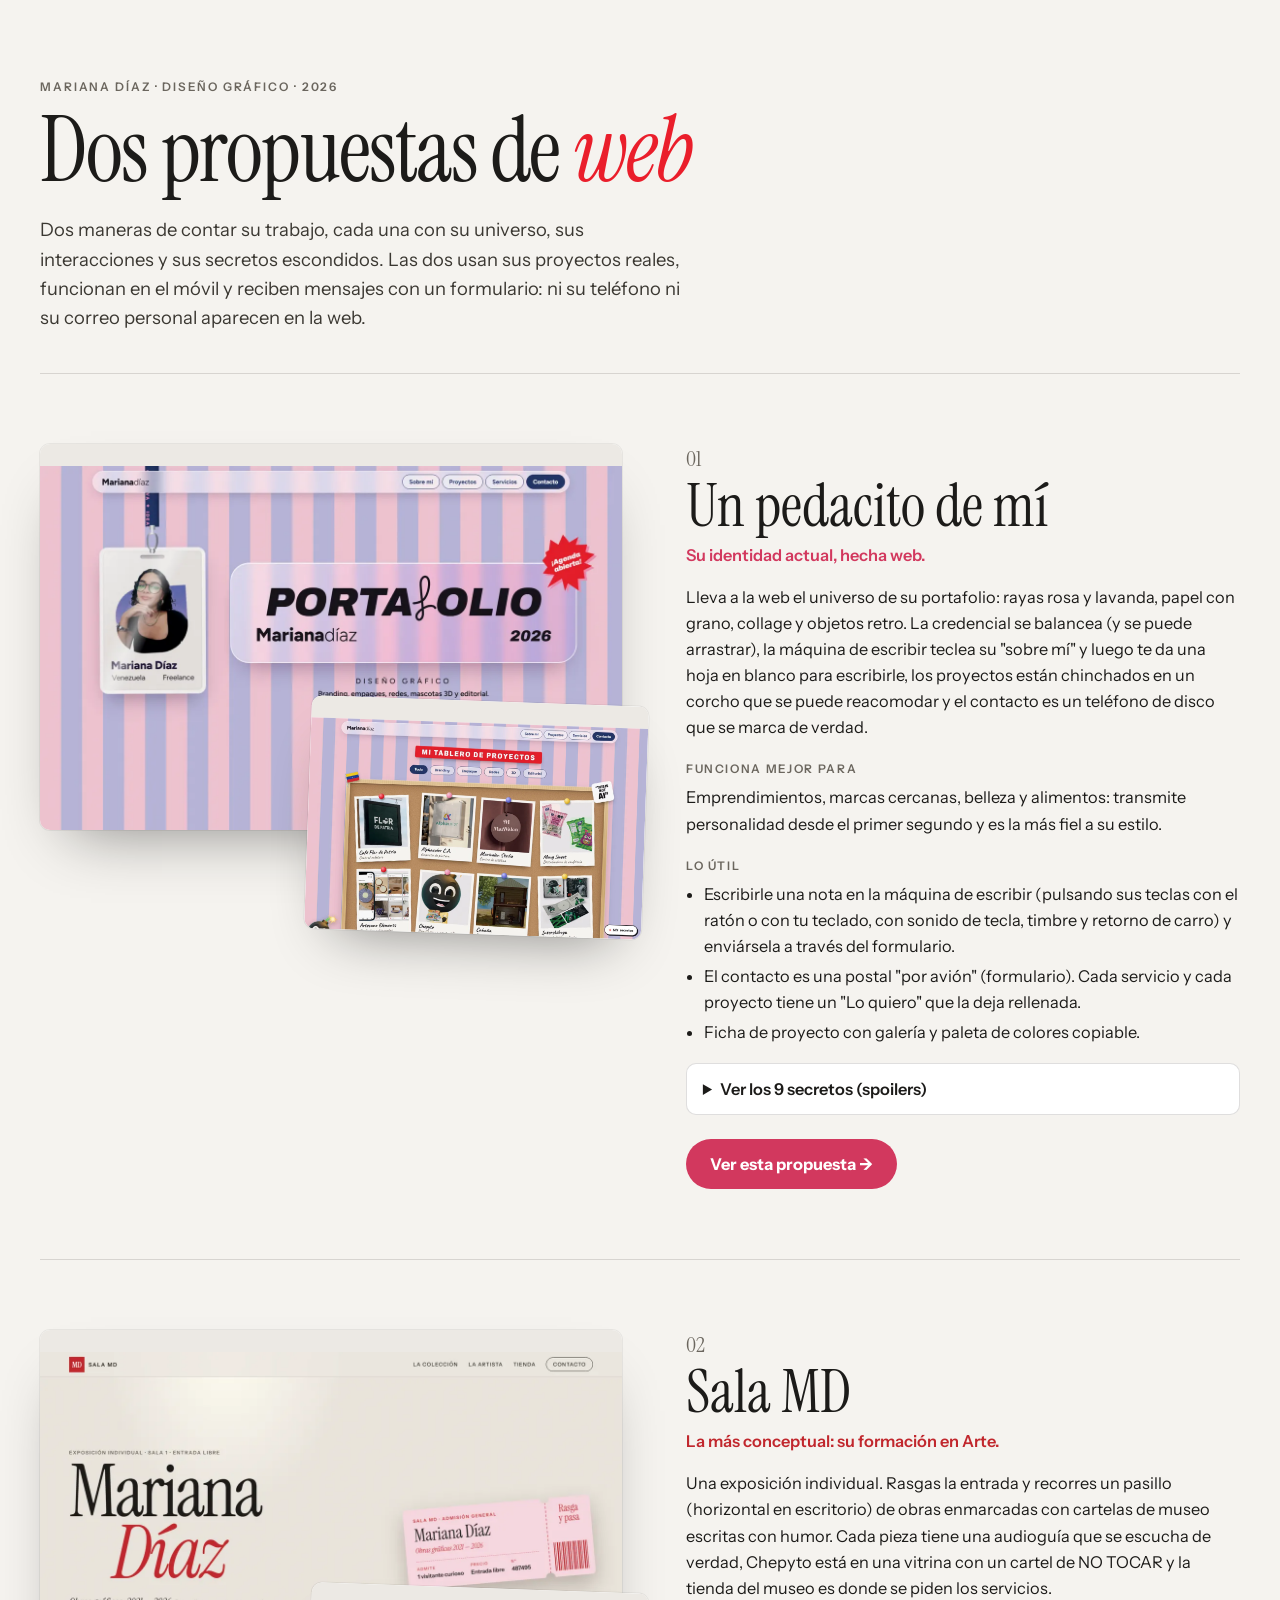
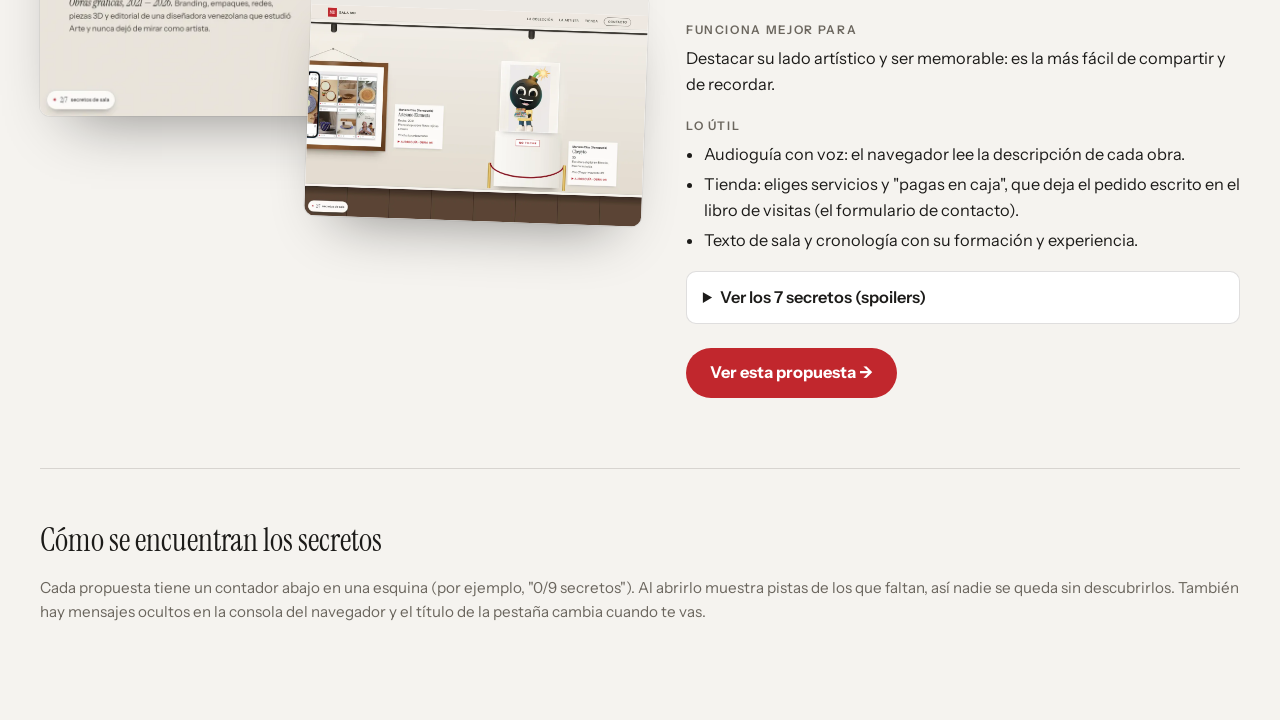
==== index.html @ ccedfb6c "Propuestas de web para Mariana Díaz: 1 (Un pedacito de mí) y 3 (Sala MD) Dos landings estáticas (HTM" ====
<!doctype html>
<html lang="es">
<head>
  <meta charset="utf-8">
  <meta name="viewport" content="width=device-width, initial-scale=1">
  <title>Propuestas · Mariana Díaz</title>
  <meta name="description" content="Dos propuestas de web para Mariana Díaz, diseñadora gráfica.">
  <meta property="og:title" content="Dos propuestas de web para Mariana Díaz">
  <meta property="og:description" content="Un pedacito de mí y Sala MD: dos maneras de contar su trabajo.">
  <meta property="og:type" content="website">
  <meta property="og:url" content="https://catunlock.github.io/mariana-landing/">
  <meta property="og:image" content="https://catunlock.github.io/mariana-landing/assets/og/propuestas.jpg">
  <meta property="og:image:width" content="1200">
  <meta property="og:image:height" content="630">
  <meta name="twitter:card" content="summary_large_image">
  <meta name="robots" content="noindex">
  <link rel="icon" href="data:image/svg+xml,%3Csvg xmlns='http://www.w3.org/2000/svg' viewBox='0 0 64 64'%3E%3Crect width='64' height='64' rx='14' fill='%23EA1E2B'/%3E%3Ctext x='32' y='43' font-family='Georgia,serif' font-size='30' fill='%23fff' text-anchor='middle'%3EMD%3C/text%3E%3C/svg%3E">
  <link rel="preconnect" href="https://fonts.googleapis.com">
  <link rel="preconnect" href="https://fonts.gstatic.com" crossorigin>
  <link href="https://fonts.googleapis.com/css2?family=Instrument+Sans:wght@400..700&family=Instrument+Serif:ital@0;1&display=swap" rel="stylesheet">
  <style>
    :root { color-scheme: light; --bg: #F5F3EF; --ink: #1C1B19; --muted: #6b665e; --line: rgba(28,27,25,.14); --serif: "Instrument Serif", Georgia, serif; --sans: "Instrument Sans", system-ui, sans-serif; }
    * { box-sizing: border-box; }
    body { margin: 0; background: var(--bg); color: var(--ink); font: 400 1.02rem/1.6 var(--sans); -webkit-font-smoothing: antialiased; overflow-x: hidden; }
    img { max-width: 100%; height: auto; display: block; }
    a { color: inherit; }
    .wrap { width: min(1200px, calc(100% - 32px)); margin: 0 auto; }
    header { padding: 80px 0 40px; border-bottom: 1px solid var(--line); }
    .kicker { margin: 0 0 14px; font: 600 .74rem var(--sans); letter-spacing: .16em; text-transform: uppercase; color: var(--muted); }
    h1 { margin: 0; font: 400 clamp(2.8rem, 7vw, 5.6rem)/.95 var(--serif); letter-spacing: -.02em; }
    h1 em { color: #EA1E2B; }
    .lead { max-width: 640px; margin: 22px 0 0; font-size: 1.15rem; color: #3b3832; }
    .prop { display: grid; grid-template-columns: minmax(0, 1.05fr) minmax(0, 1fr); gap: clamp(28px, 5vw, 64px); padding: 70px 0; border-bottom: 1px solid var(--line); }
    .shots { position: relative; align-self: start; padding-bottom: 18%; }
    .win { border-radius: 10px; overflow: hidden; background: #fff; box-shadow: 0 30px 60px -30px rgba(0,0,0,.45), 0 0 0 1px rgba(0,0,0,.06); }
    .win::before { content: ""; display: block; height: 22px; background: #ECE9E4 radial-gradient(circle, #e0605a 0 4px, transparent 4.5px) 10px 50% / 14px 14px no-repeat, radial-gradient(circle, #e8b84a 0 4px, transparent 4.5px) 24px 50% / 14px 14px no-repeat, radial-gradient(circle, #5fb35a 0 4px, transparent 4.5px) 38px 50% / 14px 14px no-repeat; background-color: #ECE9E4; }
    .win-b { position: absolute; right: -4%; bottom: 0; width: 58%; transform: rotate(2deg); }
    .num { font: 400 1.4rem var(--serif); color: var(--muted); }
    .prop h2 { margin: 4px 0 6px; font: 400 clamp(2.4rem, 4.6vw, 3.8rem)/1 var(--serif); }
    .tag { margin: 0 0 20px; font-weight: 600; color: var(--accent); }
    .prop p { margin: 0 0 16px; }
    .prop h3 { margin: 22px 0 8px; font: 600 .74rem var(--sans); letter-spacing: .14em; text-transform: uppercase; color: var(--muted); }
    .prop ul { margin: 0; padding-left: 18px; }
    .prop li { margin-bottom: 4px; }
    details { margin-top: 18px; border: 1px solid var(--line); border-radius: 10px; background: #fff; }
    summary { padding: 12px 16px; cursor: pointer; font-weight: 600; }
    details ol { margin: 0; padding: 0 16px 14px 36px; }
    details li { margin-bottom: 6px; }
    .open { display: inline-flex; align-items: center; gap: 8px; margin-top: 24px; min-height: 50px; padding: 0 24px; border-radius: 999px; background: var(--accent); color: #fff; font-weight: 700; text-decoration: none; transition: transform .2s; }
    .open:hover { transform: translateY(-2px); }
    .p1 { --accent: #D2385E; } .p2 { --accent: #106253; } .p3 { --accent: #C1272D; }
    footer { padding: 50px 0 80px; color: var(--muted); font-size: .95rem; }
    footer h2 { margin: 0 0 10px; font: 400 2rem var(--serif); color: var(--ink); }
    footer ul { padding-left: 18px; }
    code { font-size: .9em; background: #ebe7e0; padding: 1px 6px; border-radius: 4px; }
    @media (max-width: 860px) { .prop { grid-template-columns: 1fr; padding: 50px 0; } header { padding-top: 56px; } }
  </style>
</head>
<body>
  <header class="wrap">
    <p class="kicker">Mariana Díaz · Diseño gráfico · 2026</p>
    <h1>Dos propuestas de <em>web</em></h1>
    <p class="lead">Dos maneras de contar su trabajo, cada una con su universo, sus interacciones y sus secretos escondidos. Las dos usan sus proyectos reales, funcionan en el móvil y reciben mensajes con un formulario: ni su teléfono ni su correo personal aparecen en la web.</p>
  </header>

  <main class="wrap">
    <article class="prop p1">
      <div class="shots">
        <div class="win"><img src="assets/previews/h1.webp" alt="Portada de la propuesta 1: credencial colgante y tarjeta de cristal sobre rayas rosa y lavanda" width="1200" height="750"></div>
        <div class="win win-b"><img src="assets/previews/h1b.webp" alt="Tablero de corcho con fotos de proyectos chinchadas" width="1200" height="750" loading="lazy"></div>
      </div>
      <div>
        <span class="num">01</span>
        <h2>Un pedacito de mí</h2>
        <p class="tag">Su identidad actual, hecha web.</p>
        <p>Lleva a la web el universo de su portafolio: rayas rosa y lavanda, papel con grano, collage y objetos retro. La credencial se balancea (y se puede arrastrar), la máquina de escribir teclea su "sobre mí" y luego te da una hoja en blanco para escribirle, los proyectos están chinchados en un corcho que se puede reacomodar y el contacto es un teléfono de disco que se marca de verdad.</p>
        <h3>Funciona mejor para</h3>
        <p>Emprendimientos, marcas cercanas, belleza y alimentos: transmite personalidad desde el primer segundo y es la más fiel a su estilo.</p>
        <h3>Lo útil</h3>
        <ul>
          <li>Escribirle una nota en la máquina de escribir (pulsando sus teclas con el ratón o con tu teclado, con sonido de tecla, timbre y retorno de carro) y enviársela a través del formulario.</li>
          <li>El contacto es una postal "por avión" (formulario). Cada servicio y cada proyecto tiene un "Lo quiero" que la deja rellenada.</li>
          <li>Ficha de proyecto con galería y paleta de colores copiable.</li>
        </ul>
        <details>
          <summary>Ver los 9 secretos (spoilers)</summary>
          <ol>
            <li>Doble clic en la credencial: se da la vuelta y aparece un pase VIP.</li>
            <li>Sticker "THIS IS NOT AI": sello de "hecho por una humana".</li>
            <li>Sticker "I am just a girl with ideas": salen bombillas.</li>
            <li>La banderita de Venezuela suelta 8 estrellas en arco.</li>
            <li>Teclear sobre la sección "Sobre mí" o pulsar las teclas de la máquina: entra una hoja nueva y puedes escribir.</li>
            <li>Marcar <b>1940</b> en el teléfono: modo café Flor de Patria, con vapor.</li>
            <li>Marcar <b>2001</b>: modo Y2K con brillitos que siguen al cursor.</li>
            <li>Chepyto se asoma por la esquina: al tocarlo hay cuenta atrás y BIG BANG (o marca 911).</li>
            <li>Código Konami (↑↑↓↓←→←→BA) o tocar su nombre 5 veces: modo CREATIVA.</li>
          </ol>
        </details>
        <a class="open" href="propuesta-1-pedacito/">Ver esta propuesta →</a>
      </div>
    </article>


    <article class="prop p3">
      <div class="shots">
        <div class="win"><img src="assets/previews/h3.webp" alt="Portada de la propuesta 3: nombre en tipografía serif y entrada de museo rosa" width="1200" height="750" loading="lazy"></div>
        <div class="win win-b"><img src="assets/previews/h3b.webp" alt="Pasillo del museo con obras enmarcadas y Chepyto en una vitrina" width="1200" height="750" loading="lazy"></div>
      </div>
      <div>
        <span class="num">02</span>
        <h2>Sala MD</h2>
        <p class="tag">La más conceptual: su formación en Arte.</p>
        <p>Una exposición individual. Rasgas la entrada y recorres un pasillo (horizontal en escritorio) de obras enmarcadas con cartelas de museo escritas con humor. Cada pieza tiene una audioguía que se escucha de verdad, Chepyto está en una vitrina con un cartel de NO TOCAR y la tienda del museo es donde se piden los servicios.</p>
        <h3>Funciona mejor para</h3>
        <p>Destacar su lado artístico y ser memorable: es la más fácil de compartir y de recordar.</p>
        <h3>Lo útil</h3>
        <ul>
          <li>Audioguía con voz: el navegador lee la descripción de cada obra.</li>
          <li>Tienda: eliges servicios y "pagas en caja", que deja el pedido escrito en el libro de visitas (el formulario de contacto).</li>
          <li>Texto de sala y cronología con su formación y experiencia.</li>
        </ul>
        <details>
          <summary>Ver los 7 secretos (spoilers)</summary>
          <ol>
            <li>El interruptor de la sala apaga la luz: con la linterna aparecen grafitis escondidos.</li>
            <li>Tocar a Chepyto tres veces hace saltar la alarma (y el guardia se despierta).</li>
            <li>El guardia del final está dormido… o eso parece.</li>
            <li>Un cuadro está torcido: tócalo para enderezarlo.</li>
            <li>Clic derecho sobre una obra o hacer una captura de pantalla: "prohibido llevarse obras".</li>
            <li>El marco vacío "Tu marca aquí".</li>
            <li>Konami o tocar el logo 5 veces: noche en el museo, con las obras cobrando vida.</li>
          </ol>
        </details>
        <a class="open" href="propuesta-3-sala-md/">Ver esta propuesta →</a>
      </div>
    </article>
  </main>

  <footer class="wrap">
    <h2>Cómo se encuentran los secretos</h2>
    <p>Cada propuesta tiene un contador abajo en una esquina (por ejemplo, "0/9 secretos"). Al abrirlo muestra pistas de los que faltan, así nadie se queda sin descubrirlos. También hay mensajes ocultos en la consola del navegador y el título de la pestaña cambia cuando te vas.</p>
  </footer>
</body>
</html>
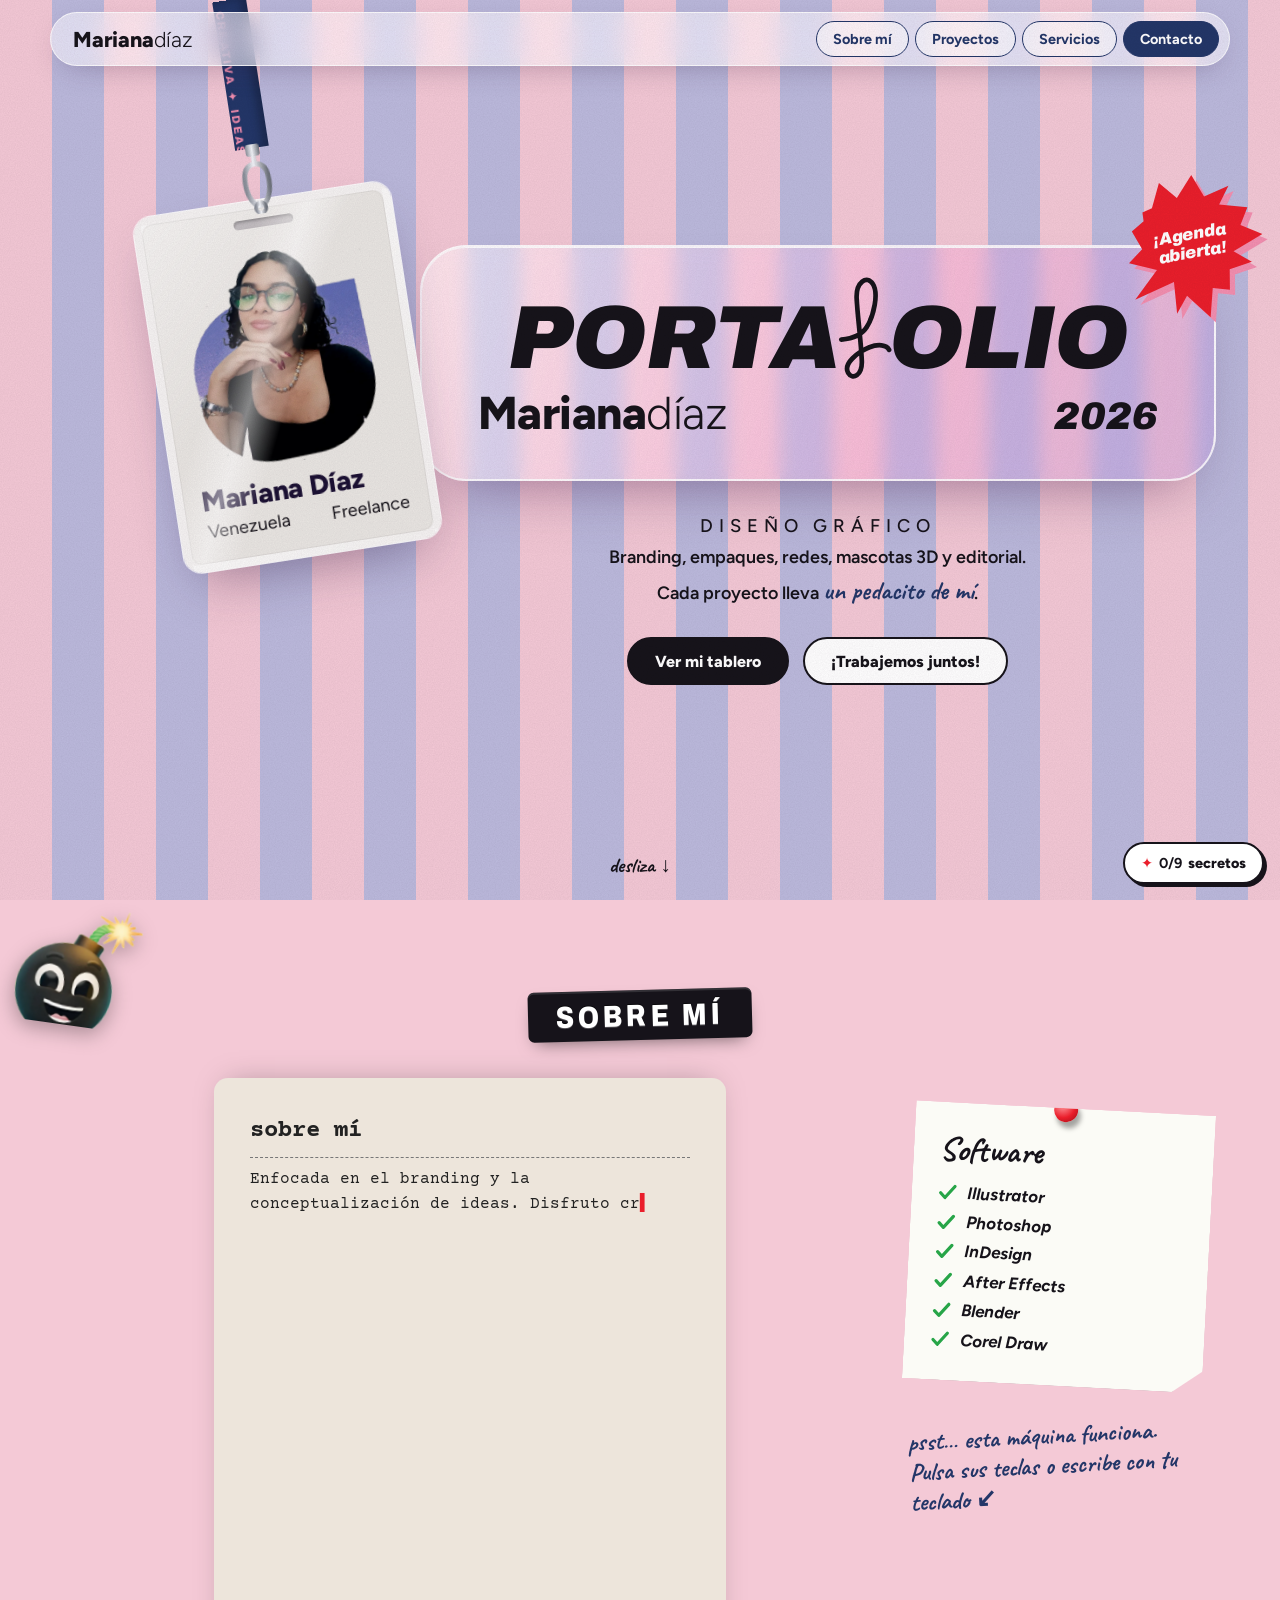
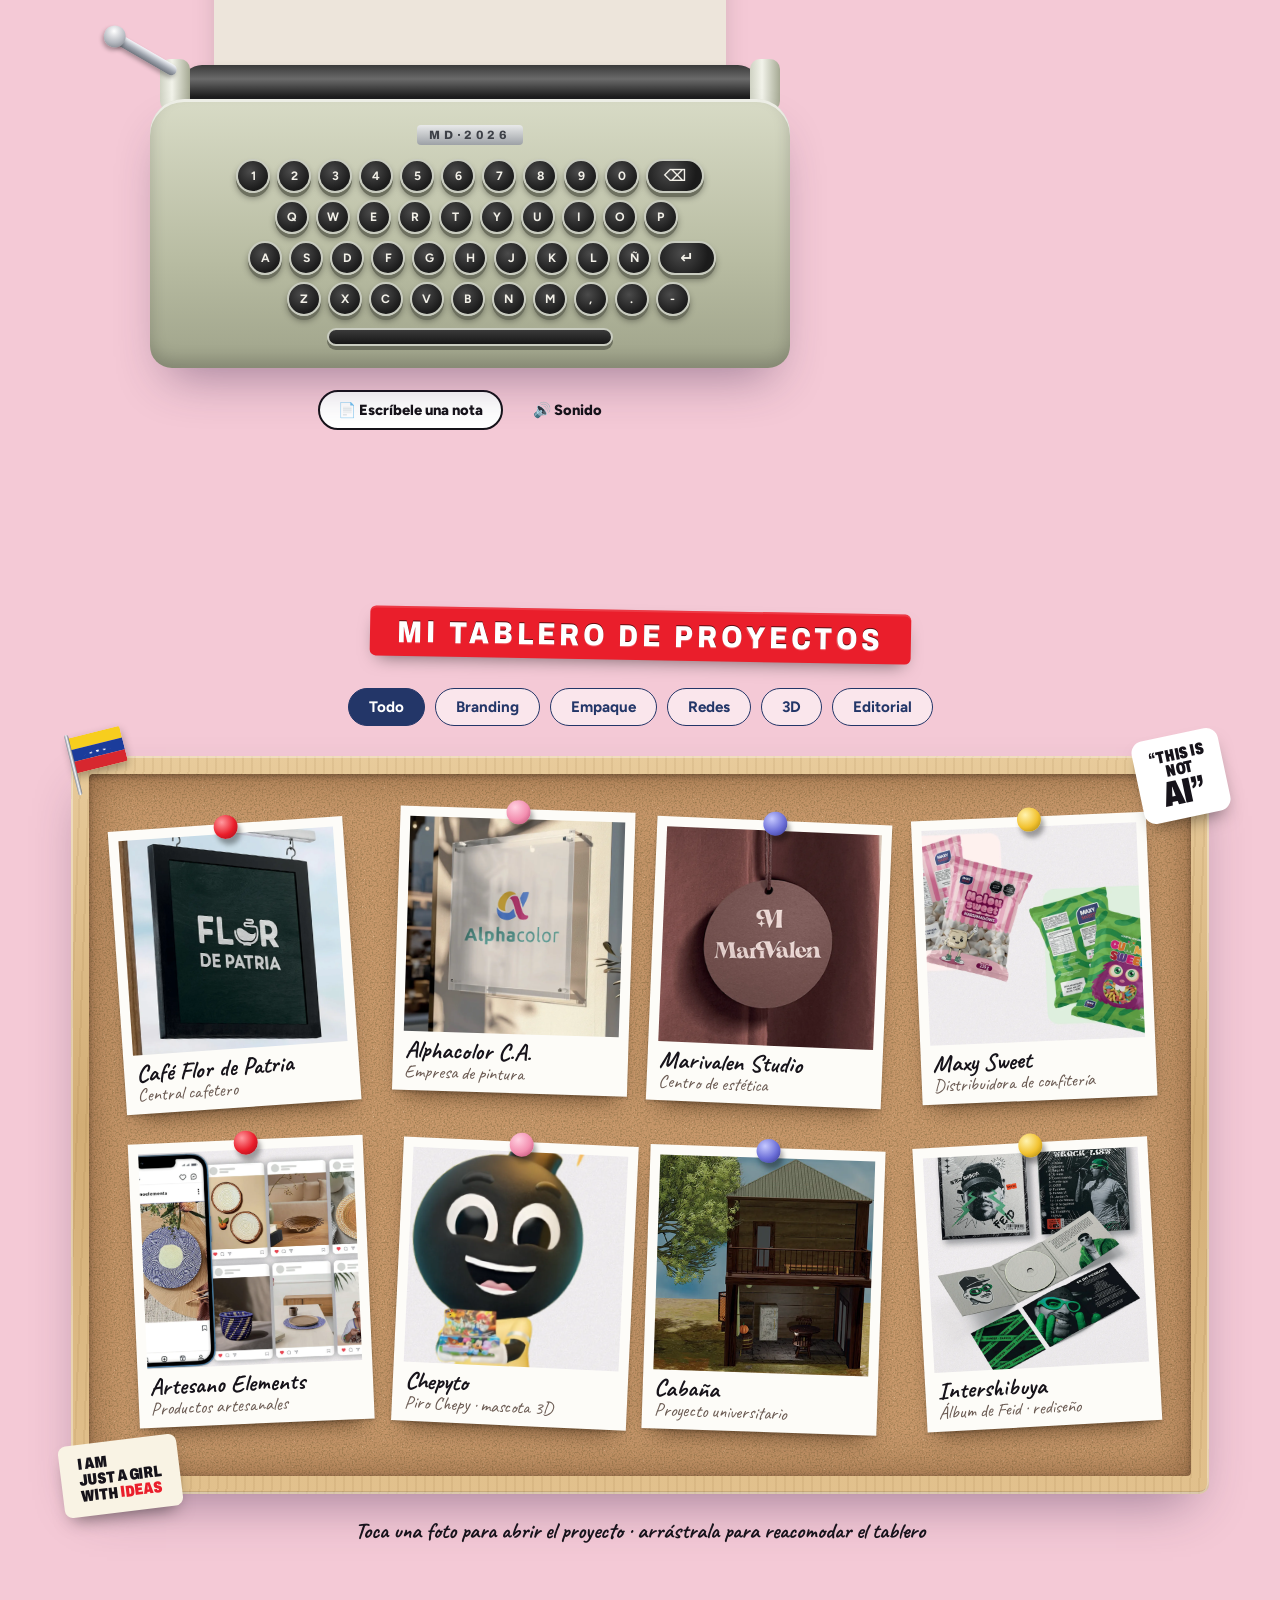
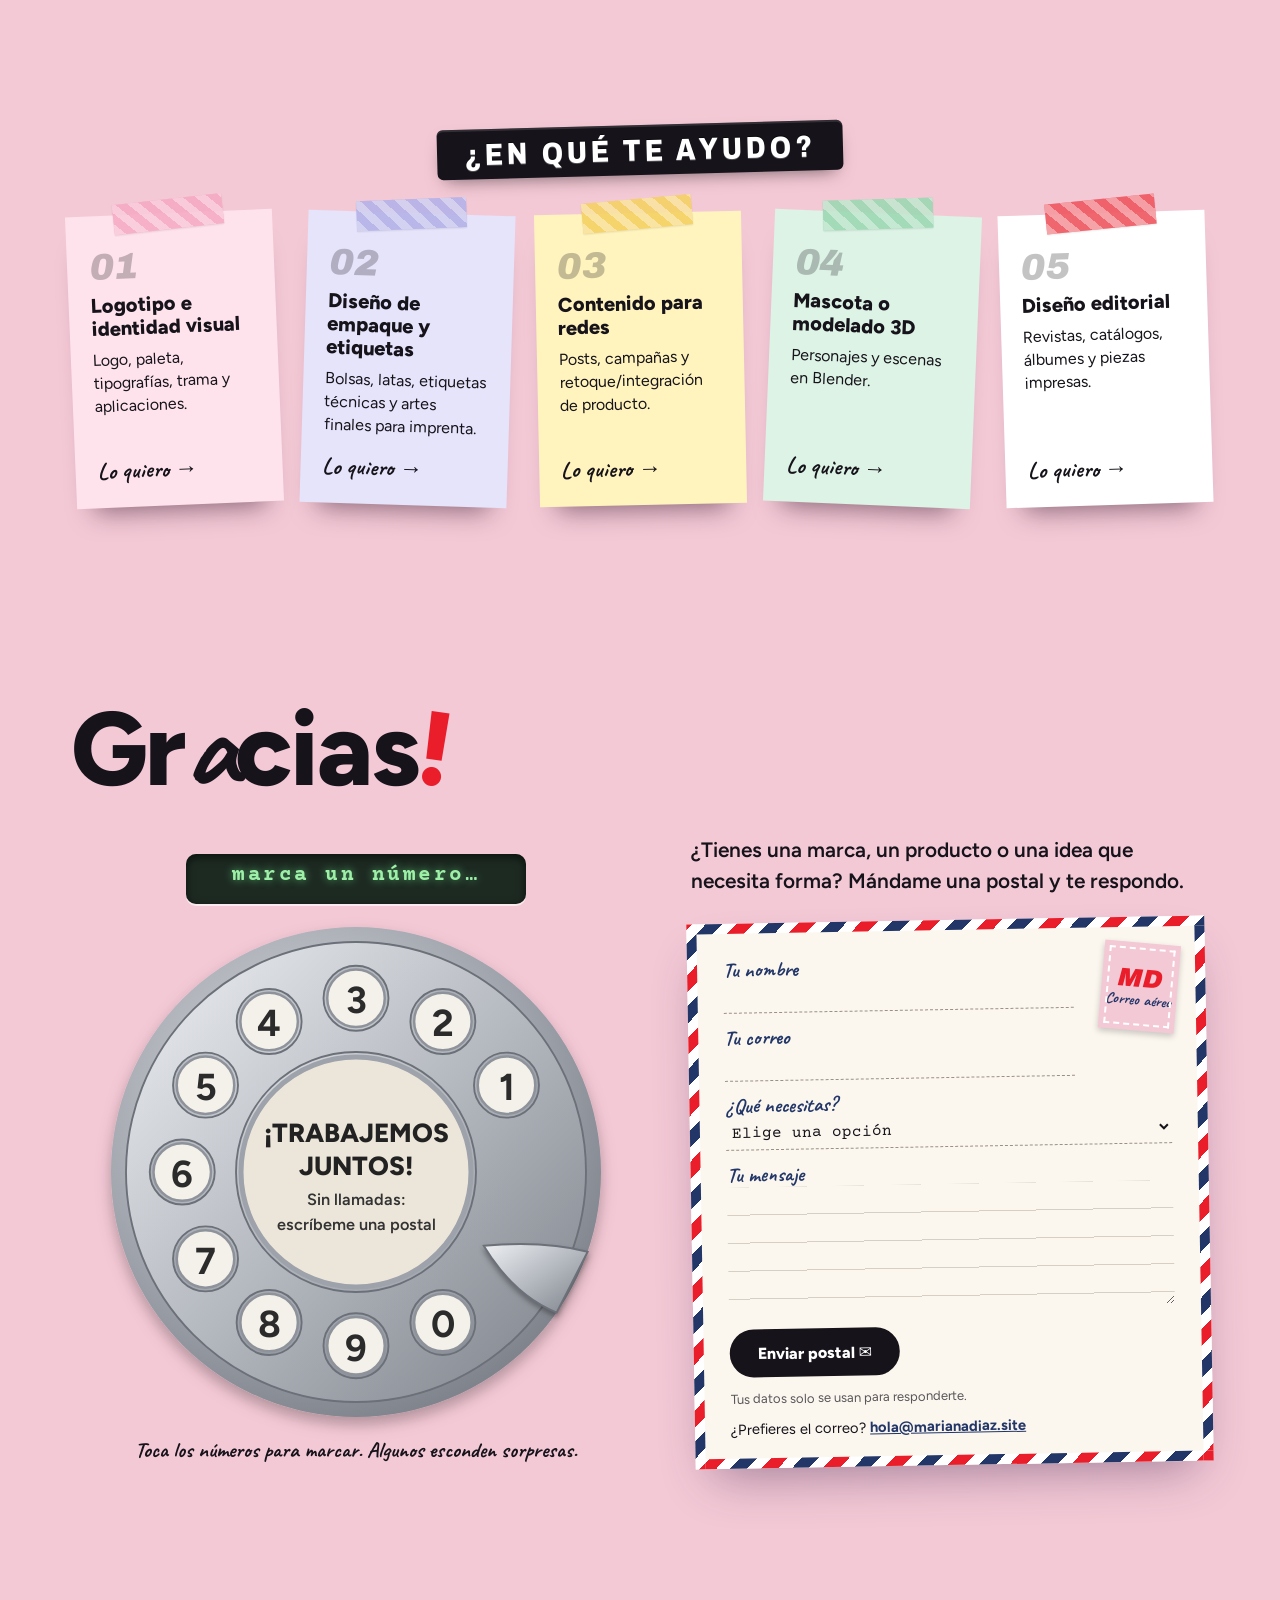
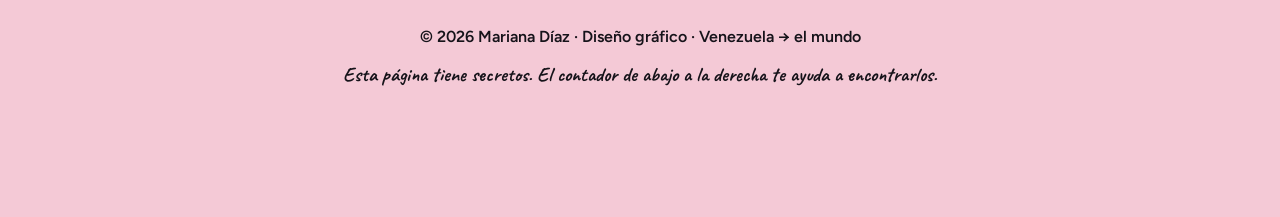
==== commit 536610cd: "La propuesta 1 (Un pedacito de mí) pasa a ser la web definitiva - La web vive en la raíz de marianad" ====
--- a/index.html
+++ b/index.html
@@ -3,142 +3,241 @@
 <head>
   <meta charset="utf-8">
   <meta name="viewport" content="width=device-width, initial-scale=1">
-  <title>Propuestas · Mariana Díaz</title>
-  <meta name="description" content="Dos propuestas de web para Mariana Díaz, diseñadora gráfica.">
-  <meta property="og:title" content="Dos propuestas de web para Mariana Díaz">
-  <meta property="og:description" content="Un pedacito de mí y Sala MD: dos maneras de contar su trabajo.">
+  <title>Mariana Díaz · Diseño gráfico</title>
+  <meta name="description" content="Mariana Díaz, diseñadora gráfica venezolana y freelance: branding, empaques, redes, mascotas 3D y diseño editorial.">
+  <meta property="og:title" content="Mariana Díaz · Diseño gráfico">
+  <meta property="og:description" content="Branding, empaques, redes, 3D y editorial. Un pedacito de mí en cada proyecto.">
   <meta property="og:type" content="website">
-  <meta property="og:url" content="https://catunlock.github.io/mariana-landing/">
-  <meta property="og:image" content="https://catunlock.github.io/mariana-landing/assets/og/propuestas.jpg">
+  <meta property="og:url" content="https://marianadiaz.site/">
+  <meta property="og:image" content="https://marianadiaz.site/assets/og/portada.jpg">
   <meta property="og:image:width" content="1200">
   <meta property="og:image:height" content="630">
+  <meta property="og:locale" content="es_VE">
   <meta name="twitter:card" content="summary_large_image">
-  <meta name="robots" content="noindex">
-  <link rel="icon" href="data:image/svg+xml,%3Csvg xmlns='http://www.w3.org/2000/svg' viewBox='0 0 64 64'%3E%3Crect width='64' height='64' rx='14' fill='%23EA1E2B'/%3E%3Ctext x='32' y='43' font-family='Georgia,serif' font-size='30' fill='%23fff' text-anchor='middle'%3EMD%3C/text%3E%3C/svg%3E">
+  <link rel="canonical" href="https://marianadiaz.site/">
+  <meta name="theme-color" content="#F4C9D6">
+  <link rel="icon" href="data:image/svg+xml,%3Csvg xmlns='http://www.w3.org/2000/svg' viewBox='0 0 100 100'%3E%3Cpolygon fill='%23EA1E2B' points='50,2 60,30 88,14 72,42 98,52 70,62 84,90 56,74 46,98 40,70 12,84 28,58 2,46 30,38 16,12 42,26'/%3E%3C/svg%3E">
   <link rel="preconnect" href="https://fonts.googleapis.com">
   <link rel="preconnect" href="https://fonts.gstatic.com" crossorigin>
-  <link href="https://fonts.googleapis.com/css2?family=Instrument+Sans:wght@400..700&family=Instrument+Serif:ital@0;1&display=swap" rel="stylesheet">
-  <style>
-    :root { color-scheme: light; --bg: #F5F3EF; --ink: #1C1B19; --muted: #6b665e; --line: rgba(28,27,25,.14); --serif: "Instrument Serif", Georgia, serif; --sans: "Instrument Sans", system-ui, sans-serif; }
-    * { box-sizing: border-box; }
-    body { margin: 0; background: var(--bg); color: var(--ink); font: 400 1.02rem/1.6 var(--sans); -webkit-font-smoothing: antialiased; overflow-x: hidden; }
-    img { max-width: 100%; height: auto; display: block; }
-    a { color: inherit; }
-    .wrap { width: min(1200px, calc(100% - 32px)); margin: 0 auto; }
-    header { padding: 80px 0 40px; border-bottom: 1px solid var(--line); }
-    .kicker { margin: 0 0 14px; font: 600 .74rem var(--sans); letter-spacing: .16em; text-transform: uppercase; color: var(--muted); }
-    h1 { margin: 0; font: 400 clamp(2.8rem, 7vw, 5.6rem)/.95 var(--serif); letter-spacing: -.02em; }
-    h1 em { color: #EA1E2B; }
-    .lead { max-width: 640px; margin: 22px 0 0; font-size: 1.15rem; color: #3b3832; }
-    .prop { display: grid; grid-template-columns: minmax(0, 1.05fr) minmax(0, 1fr); gap: clamp(28px, 5vw, 64px); padding: 70px 0; border-bottom: 1px solid var(--line); }
-    .shots { position: relative; align-self: start; padding-bottom: 18%; }
-    .win { border-radius: 10px; overflow: hidden; background: #fff; box-shadow: 0 30px 60px -30px rgba(0,0,0,.45), 0 0 0 1px rgba(0,0,0,.06); }
-    .win::before { content: ""; display: block; height: 22px; background: #ECE9E4 radial-gradient(circle, #e0605a 0 4px, transparent 4.5px) 10px 50% / 14px 14px no-repeat, radial-gradient(circle, #e8b84a 0 4px, transparent 4.5px) 24px 50% / 14px 14px no-repeat, radial-gradient(circle, #5fb35a 0 4px, transparent 4.5px) 38px 50% / 14px 14px no-repeat; background-color: #ECE9E4; }
-    .win-b { position: absolute; right: -4%; bottom: 0; width: 58%; transform: rotate(2deg); }
-    .num { font: 400 1.4rem var(--serif); color: var(--muted); }
-    .prop h2 { margin: 4px 0 6px; font: 400 clamp(2.4rem, 4.6vw, 3.8rem)/1 var(--serif); }
-    .tag { margin: 0 0 20px; font-weight: 600; color: var(--accent); }
-    .prop p { margin: 0 0 16px; }
-    .prop h3 { margin: 22px 0 8px; font: 600 .74rem var(--sans); letter-spacing: .14em; text-transform: uppercase; color: var(--muted); }
-    .prop ul { margin: 0; padding-left: 18px; }
-    .prop li { margin-bottom: 4px; }
-    details { margin-top: 18px; border: 1px solid var(--line); border-radius: 10px; background: #fff; }
-    summary { padding: 12px 16px; cursor: pointer; font-weight: 600; }
-    details ol { margin: 0; padding: 0 16px 14px 36px; }
-    details li { margin-bottom: 6px; }
-    .open { display: inline-flex; align-items: center; gap: 8px; margin-top: 24px; min-height: 50px; padding: 0 24px; border-radius: 999px; background: var(--accent); color: #fff; font-weight: 700; text-decoration: none; transition: transform .2s; }
-    .open:hover { transform: translateY(-2px); }
-    .p1 { --accent: #D2385E; } .p2 { --accent: #106253; } .p3 { --accent: #C1272D; }
-    footer { padding: 50px 0 80px; color: var(--muted); font-size: .95rem; }
-    footer h2 { margin: 0 0 10px; font: 400 2rem var(--serif); color: var(--ink); }
-    footer ul { padding-left: 18px; }
-    code { font-size: .9em; background: #ebe7e0; padding: 1px 6px; border-radius: 4px; }
-    @media (max-width: 860px) { .prop { grid-template-columns: 1fr; padding: 50px 0; } header { padding-top: 56px; } }
-  </style>
+  <link href="https://fonts.googleapis.com/css2?family=Archivo:ital,wdth,wght@0,62..125,400..900;1,62..125,400..900&family=Caveat:wght@500;700&family=Courier+Prime:wght@400;700&family=Figtree:wght@300..800&display=swap" rel="stylesheet">
+  <link rel="stylesheet" href="styles.css?v=11">
 </head>
 <body>
-  <header class="wrap">
-    <p class="kicker">Mariana Díaz · Diseño gráfico · 2026</p>
-    <h1>Dos propuestas de <em>web</em></h1>
-    <p class="lead">Dos maneras de contar su trabajo, cada una con su universo, sus interacciones y sus secretos escondidos. Las dos usan sus proyectos reales, funcionan en el móvil y reciben mensajes con un formulario: ni su teléfono ni su correo personal aparecen en la web.</p>
+  <div class="grain" aria-hidden="true"></div>
+
+  <header class="topbar">
+    <a class="wordmark" href="#inicio" id="wordmark" aria-label="Mariana Díaz, inicio"><b>Mariana</b>díaz</a>
+    <nav class="pills" aria-label="Secciones">
+      <a href="#sobre-mi">Sobre mí</a>
+      <a href="#tablero">Proyectos</a>
+      <a href="#servicios">Servicios</a>
+      <a href="#contacto" class="is-cta">Contacto</a>
+    </nav>
   </header>
 
-  <main class="wrap">
-    <article class="prop p1">
-      <div class="shots">
-        <div class="win"><img src="assets/previews/h1.webp" alt="Portada de la propuesta 1: credencial colgante y tarjeta de cristal sobre rayas rosa y lavanda" width="1200" height="750"></div>
-        <div class="win win-b"><img src="assets/previews/h1b.webp" alt="Tablero de corcho con fotos de proyectos chinchadas" width="1200" height="750" loading="lazy"></div>
-      </div>
-      <div>
-        <span class="num">01</span>
-        <h2>Un pedacito de mí</h2>
-        <p class="tag">Su identidad actual, hecha web.</p>
-        <p>Lleva a la web el universo de su portafolio: rayas rosa y lavanda, papel con grano, collage y objetos retro. La credencial se balancea (y se puede arrastrar), la máquina de escribir teclea su "sobre mí" y luego te da una hoja en blanco para escribirle, los proyectos están chinchados en un corcho que se puede reacomodar y el contacto es un teléfono de disco que se marca de verdad.</p>
-        <h3>Funciona mejor para</h3>
-        <p>Emprendimientos, marcas cercanas, belleza y alimentos: transmite personalidad desde el primer segundo y es la más fiel a su estilo.</p>
-        <h3>Lo útil</h3>
-        <ul>
-          <li>Escribirle una nota en la máquina de escribir (pulsando sus teclas con el ratón o con tu teclado, con sonido de tecla, timbre y retorno de carro) y enviársela a través del formulario.</li>
-          <li>El contacto es una postal "por avión" (formulario). Cada servicio y cada proyecto tiene un "Lo quiero" que la deja rellenada.</li>
-          <li>Ficha de proyecto con galería y paleta de colores copiable.</li>
-        </ul>
-        <details>
-          <summary>Ver los 9 secretos (spoilers)</summary>
-          <ol>
-            <li>Doble clic en la credencial: se da la vuelta y aparece un pase VIP.</li>
-            <li>Sticker "THIS IS NOT AI": sello de "hecho por una humana".</li>
-            <li>Sticker "I am just a girl with ideas": salen bombillas.</li>
-            <li>La banderita de Venezuela suelta 8 estrellas en arco.</li>
-            <li>Teclear sobre la sección "Sobre mí" o pulsar las teclas de la máquina: entra una hoja nueva y puedes escribir.</li>
-            <li>Marcar <b>1940</b> en el teléfono: modo café Flor de Patria, con vapor.</li>
-            <li>Marcar <b>2001</b>: modo Y2K con brillitos que siguen al cursor.</li>
-            <li>Chepyto se asoma por la esquina: al tocarlo hay cuenta atrás y BIG BANG (o marca 911).</li>
-            <li>Código Konami (↑↑↓↓←→←→BA) o tocar su nombre 5 veces: modo CREATIVA.</li>
-          </ol>
-        </details>
-        <a class="open" href="propuesta-1-pedacito/">Ver esta propuesta →</a>
-      </div>
-    </article>
-
-
-    <article class="prop p3">
-      <div class="shots">
-        <div class="win"><img src="assets/previews/h3.webp" alt="Portada de la propuesta 3: nombre en tipografía serif y entrada de museo rosa" width="1200" height="750" loading="lazy"></div>
-        <div class="win win-b"><img src="assets/previews/h3b.webp" alt="Pasillo del museo con obras enmarcadas y Chepyto en una vitrina" width="1200" height="750" loading="lazy"></div>
-      </div>
-      <div>
-        <span class="num">02</span>
-        <h2>Sala MD</h2>
-        <p class="tag">La más conceptual: su formación en Arte.</p>
-        <p>Una exposición individual. Rasgas la entrada y recorres un pasillo (horizontal en escritorio) de obras enmarcadas con cartelas de museo escritas con humor. Cada pieza tiene una audioguía que se escucha de verdad, Chepyto está en una vitrina con un cartel de NO TOCAR y la tienda del museo es donde se piden los servicios.</p>
-        <h3>Funciona mejor para</h3>
-        <p>Destacar su lado artístico y ser memorable: es la más fácil de compartir y de recordar.</p>
-        <h3>Lo útil</h3>
-        <ul>
-          <li>Audioguía con voz: el navegador lee la descripción de cada obra.</li>
-          <li>Tienda: eliges servicios y "pagas en caja", que deja el pedido escrito en el libro de visitas (el formulario de contacto).</li>
-          <li>Texto de sala y cronología con su formación y experiencia.</li>
-        </ul>
-        <details>
-          <summary>Ver los 7 secretos (spoilers)</summary>
-          <ol>
-            <li>El interruptor de la sala apaga la luz: con la linterna aparecen grafitis escondidos.</li>
-            <li>Tocar a Chepyto tres veces hace saltar la alarma (y el guardia se despierta).</li>
-            <li>El guardia del final está dormido… o eso parece.</li>
-            <li>Un cuadro está torcido: tócalo para enderezarlo.</li>
-            <li>Clic derecho sobre una obra o hacer una captura de pantalla: "prohibido llevarse obras".</li>
-            <li>El marco vacío "Tu marca aquí".</li>
-            <li>Konami o tocar el logo 5 veces: noche en el museo, con las obras cobrando vida.</li>
-          </ol>
-        </details>
-        <a class="open" href="propuesta-3-sala-md/">Ver esta propuesta →</a>
-      </div>
-    </article>
+  <main>
+    <!-- ============ HERO ============ -->
+    <section class="hero" id="inicio">
+      <div class="badge-slot">
+        <div class="badge-rig" id="badge">
+          <div class="strap" aria-hidden="true"><span>CREATIVA ✦ IDEAS ✦ CREATIVA ✦ IDEAS ✦ CREATIVA ✦</span></div>
+          <svg class="hook" viewBox="0 0 40 70" aria-hidden="true">
+            <defs>
+              <linearGradient id="metal" x1="0" x2="1"><stop offset="0" stop-color="#8a8f99"/><stop offset=".45" stop-color="#f4f6fa"/><stop offset="1" stop-color="#6f747d"/></linearGradient>
+            </defs>
+            <rect x="13" y="0" width="14" height="12" rx="3" fill="url(#metal)"/>
+            <path d="M20 12 v8 M20 20 c-10 0 -12 10 -12 18 c0 14 6 24 12 24 c6 0 12 -10 12 -24 c0 -8 -2 -18 -12 -18" fill="none" stroke="url(#metal)" stroke-width="5"/>
+            <circle cx="20" cy="64" r="5" fill="none" stroke="url(#metal)" stroke-width="4"/>
+          </svg>
+          <div class="badge" tabindex="0" role="button" aria-label="Credencial de Mariana Díaz. Haz doble clic para darle la vuelta.">
+            <div class="badge-inner">
+              <div class="badge-face badge-front">
+                <span class="badge-slit" aria-hidden="true"></span>
+                <div class="badge-photo"><img src="assets/img/retrato.webp" alt="Mariana Díaz sonriendo, con lentes y la mano bajo el mentón" width="792" height="919"></div>
+                <p class="badge-name">Mariana Díaz</p>
+                <p class="badge-meta"><span>Venezuela</span><span>Freelance</span></p>
+              </div>
+              <div class="badge-face badge-back" aria-hidden="true">
+                <span class="badge-slit"></span>
+                <p class="vip">PASE VIP</p>
+                <p class="vip-sub">Acceso total al lugar donde nacen las ideas</p>
+                <ul>
+                  <li>✦ Backstage creativo</li>
+                  <li>✦ 1 café ☕</li>
+                  <li>✦ 1 proyecto increíble</li>
+                </ul>
+                <div class="barcode"></div>
+                <p class="vip-foot">Nº 0001 · no transferible</p>
+              </div>
+            </div>
+          </div>
+        </div>
+      </div>
+
+      <div class="hero-main">
+        <div class="glass">
+          <p class="big-word" aria-hidden="true">PORTA<svg class="f-loop" viewBox="0 0 130 250" aria-hidden="true"><path pathLength="1" d="M10 148 C 34 146 58 138 70 118 C 86 92 98 40 84 18 C 70 -4 44 14 46 52 C 48 92 56 150 58 196 C 60 232 36 244 26 226 C 14 204 48 178 76 166 C 96 158 116 160 122 172"/></svg>OLIO</p>
+          <div class="glass-row">
+            <h1><b>Mariana</b>díaz</h1>
+            <span class="year">2026</span>
+          </div>
+          <button class="sticker-burst" type="button" id="agenda" aria-label="Agenda abierta: ir a contacto">
+            <svg viewBox="-100 -100 200 200" aria-hidden="true"><polygon class="burst-shadow"/><polygon class="burst"/></svg>
+            <span>¡Agenda<br>abierta!</span>
+          </button>
+        </div>
+        <p class="hero-kicker">DISEÑO GRÁFICO</p>
+        <p class="hero-sub">Branding, empaques, redes, mascotas 3D y editorial.<br>Cada proyecto lleva <em>un pedacito de mí</em>.</p>
+        <div class="hero-cta">
+          <a class="btn btn-solid" href="#tablero">Ver mi tablero</a>
+          <a class="btn btn-line" href="#contacto">¡Trabajemos juntos!</a>
+        </div>
+      </div>
+      <p class="scroll-hint" aria-hidden="true">desliza ↓</p>
+    </section>
+
+    <!-- ============ SOBRE MÍ ============ -->
+    <section class="about" id="sobre-mi" aria-labelledby="t-sobre">
+      <h2 class="dymo" id="t-sobre">Sobre mí</h2>
+      <div class="about-grid">
+        <div class="typewriter" id="typewriter">
+          <div class="paper-stack" id="paper-stack">
+            <article class="paper" id="paper-about" aria-live="off"></article>
+            <article class="paper paper-note" id="paper-note" aria-hidden="true">
+              <p class="note-body" id="note-body"></p>
+            </article>
+          </div>
+          <!-- Las teclas son botones para el ratón; el texto accesible entra por el textarea de abajo. -->
+          <div class="machine" id="machine" aria-hidden="true">
+            <div class="carriage">
+              <div class="roller"><button type="button" class="lever" data-k="Enter" tabindex="-1" title="Retorno de carro"></button><i></i><i></i></div>
+            </div>
+            <div class="machine-body">
+              <span class="plate">MD·2026</span>
+              <div class="keys" id="keys"></div>
+              <button type="button" class="spacebar" data-k=" " tabindex="-1"></button>
+            </div>
+          </div>
+          <textarea id="note-input" class="sr-only" aria-label="Escribe una nota para Mariana" maxlength="600"></textarea>
+          <div class="note-actions" id="note-actions">
+            <button type="button" class="btn btn-line btn-sm" id="note-start">📄 Escríbele una nota</button>
+            <div class="note-send" hidden>
+              <button type="button" class="btn btn-solid btn-sm" id="note-send">Enviar a Mariana ✉</button>
+              <button type="button" class="btn btn-ghost btn-sm" id="note-new">Hoja nueva</button>
+              <button type="button" class="btn btn-ghost btn-sm" id="note-cancel">Volver</button>
+            </div>
+            <button type="button" class="btn btn-ghost btn-sm sound-toggle" id="sound-toggle" aria-pressed="true">🔊 Sonido</button>
+          </div>
+        </div>
+
+        <aside class="about-side">
+          <div class="sticky-note">
+            <span class="tack" aria-hidden="true"></span>
+            <h3>Software</h3>
+            <ul class="checks" id="software"></ul>
+          </div>
+          <p class="hand-hint">psst… esta máquina funciona.<br>Pulsa sus teclas o escribe con tu teclado ↙</p>
+        </aside>
+      </div>
+    </section>
+
+    <!-- ============ TABLERO ============ -->
+    <section class="board-section" id="tablero" aria-labelledby="t-tablero">
+      <h2 class="dymo dymo-red" id="t-tablero">Mi tablero de proyectos</h2>
+      <div class="pills filters" role="toolbar" aria-label="Filtrar proyectos" id="filters"></div>
+      <div class="board-frame">
+        <div class="board" id="board">
+          <button type="button" class="flag-pin" id="flag" aria-label="Banderita de Venezuela">
+            <span class="flag"><i></i><i><b></b></i><i></i></span><span class="flag-stick"></span>
+          </button>
+          <button type="button" class="sticker sticker-ai" id="sticker-ai" aria-label="Sticker: This is not AI">
+            <span>“THIS IS<br>NOT</span><span class="ai">AI”</span>
+          </button>
+          <button type="button" class="sticker sticker-idea" id="sticker-idea" aria-label="Sticker: I am just a girl with ideas">
+            I AM<br>JUST A GIRL<br>WITH <span>IDEAS</span>
+          </button>
+        </div>
+      </div>
+      <p class="board-tip">Toca una foto para abrir el proyecto<span class="only-fine"> · arrástrala para reacomodar el tablero</span></p>
+    </section>
+
+    <!-- ============ SERVICIOS ============ -->
+    <section class="services" id="servicios" aria-labelledby="t-serv">
+      <h2 class="dymo" id="t-serv">¿En qué te ayudo?</h2>
+      <div class="postits" id="postits"></div>
+    </section>
+
+    <!-- ============ CONTACTO ============ -->
+    <section class="contact" id="contacto" aria-labelledby="t-contacto">
+      <h2 class="contact-title" id="t-contacto">Gr<span>a</span>cias<span class="bang">!</span></h2>
+      <div class="contact-grid">
+        <div class="dial-wrap">
+          <div class="dial-display" aria-live="polite"><span id="dial-digits">marca un número…</span></div>
+          <svg class="dial" id="dial" viewBox="0 0 400 400" role="group" aria-label="Teléfono de disco: toca un número para marcarlo">
+            <defs>
+              <radialGradient id="plate" cx=".4" cy=".35" r=".8">
+                <stop offset="0" stop-color="#d9dbe0"/><stop offset=".6" stop-color="#9ea2aa"/><stop offset="1" stop-color="#6c7078"/>
+              </radialGradient>
+              <linearGradient id="wheel" x1="0" y1="0" x2="1" y2="1">
+                <stop offset="0" stop-color="#eef0f3"/><stop offset=".5" stop-color="#b5b9c0"/><stop offset="1" stop-color="#7d828a"/>
+              </linearGradient>
+              <filter id="soft" x="-20%" y="-20%" width="140%" height="140%"><feDropShadow dx="0" dy="6" stdDeviation="6" flood-opacity=".28"/></filter>
+            </defs>
+            <circle cx="200" cy="200" r="196" fill="url(#plate)" filter="url(#soft)"/>
+            <g id="dial-numbers"></g>
+            <g id="dial-wheel"><path id="wheel-path" fill="url(#wheel)" fill-rule="evenodd" stroke="#6c7078" stroke-width="1.5"/></g>
+            <g class="dial-center">
+              <circle cx="200" cy="200" r="92" fill="#ECE6DA" stroke="#9ea2aa" stroke-width="4"/>
+              <text x="200" y="176" class="dc-title">¡TRABAJEMOS</text>
+              <text x="200" y="202" class="dc-title">JUNTOS!</text>
+              <text x="200" y="226" class="dc-line">Sin llamadas:</text>
+              <text x="200" y="246" class="dc-line">escríbeme una postal</text>
+            </g>
+            <path class="finger-stop" d="M 336 262 q 22 10 34 30 q 4 8 -4 10 q -20 -10 -38 -28 z"/>
+          </svg>
+          <p class="dial-hint">Toca los números para marcar. Algunos esconden sorpresas.</p>
+        </div>
+        <div class="contact-links">
+          <p class="contact-lead">¿Tienes una marca, un producto o una idea que necesita forma? Mándame una postal y te respondo.</p>
+          <!-- Formulario de contacto: lo envía Web3Forms (la clave está en assets/data.js) -->
+          <form class="postcard" id="contact-form">
+            <span class="stamp" aria-hidden="true"><b>MD</b><small>Correo aéreo</small></span>
+            <label class="pc-field"><span>Tu nombre</span><input name="name" required maxlength="80" autocomplete="name"></label>
+            <label class="pc-field"><span>Tu correo</span><input name="email" type="email" required maxlength="120" autocomplete="email"></label>
+            <label class="pc-field"><span>¿Qué necesitas?</span><select name="servicio"><option value="">Elige una opción</option></select></label>
+            <label class="pc-field"><span>Tu mensaje</span><textarea name="message" rows="4" required maxlength="2000"></textarea></label>
+            <input type="checkbox" name="botcheck" class="hp" tabindex="-1" autocomplete="off" aria-hidden="true">
+            <div class="pc-foot">
+              <button type="submit" class="btn btn-solid">Enviar postal ✉</button>
+              <p class="form-status" data-status role="status" aria-live="polite"></p>
+            </div>
+            <p class="pc-note">Tus datos solo se usan para responderte.</p>
+            <p class="form-alt" data-email-alt hidden></p>
+          </form>
+          <a class="clink" id="c-be" href="#" target="_blank" rel="noopener"><span class="clink-k">Behance</span><span class="clink-v">Mariana Díaz</span></a>
+        </div>
+      </div>
+    </section>
   </main>
 
-  <footer class="wrap">
-    <h2>Cómo se encuentran los secretos</h2>
-    <p>Cada propuesta tiene un contador abajo en una esquina (por ejemplo, "0/9 secretos"). Al abrirlo muestra pistas de los que faltan, así nadie se queda sin descubrirlos. También hay mensajes ocultos en la consola del navegador y el título de la pestaña cambia cuando te vas.</p>
+  <footer class="foot">
+    <p>© 2026 Mariana Díaz · Diseño gráfico · Venezuela → el mundo</p>
+    <p class="foot-small">Esta página tiene secretos. El contador de abajo a la derecha te ayuda a encontrarlos.</p>
   </footer>
+
+  <!-- Chepyto se asoma… -->
+  <button type="button" class="chepyto" id="chepyto" aria-label="Chepyto, la mascota 3D, se asoma. Tócalo si te atreves.">
+    <img src="assets/img/chepyto-cabeza.webp" alt="" width="520" height="520">
+    <span class="spark" aria-hidden="true"></span>
+  </button>
+  <div class="boom-layer" id="boom" aria-hidden="true"></div>
+
+  <dialog class="folder" id="folder" aria-labelledby="f-title">
+    <div class="folder-inner" id="folder-inner"></div>
+  </dialog>
+
+  <script src="assets/data.js?v=11"></script>
+  <script src="assets/kit.js?v=11"></script>
+  <script src="app.js?v=11"></script>
 </body>
 </html>
--- a/styles.css
+++ b/styles.css
@@ -0,0 +1,606 @@
+/* =========================================================
+   Propuesta 1 · "Un pedacito de mí"
+   El universo del portafolio de Mariana llevado a la web:
+   rayas rosa/lavanda, papel, collage y objetos retro.
+   ========================================================= */
+:root {
+  color-scheme: light;
+  --pink: #F4C9D6;
+  --lav: #BCBADD;
+  --red: #EA1E2B;
+  --rose: #F38FB0;
+  --navy: #233668;
+  --ink: #16131A;
+  --paper: #EDE5DB;
+  --slide: #EBE7E9;
+  --purple: #6C5FC7;
+  --stripe: 52px;
+  --font-display: "Archivo", "Arial Black", sans-serif;
+  --font-body: "Figtree", system-ui, sans-serif;
+  --font-type: "Courier Prime", "Courier New", monospace;
+  --font-hand: "Caveat", "Segoe Print", cursive;
+  --shadow-lg: 0 24px 50px -18px rgba(54, 30, 70, .45);
+}
+
+* { box-sizing: border-box; }
+[hidden] { display: none !important; }
+html { scroll-behavior: smooth; scroll-padding-top: 84px; }
+body {
+  margin: 0;
+  font-family: var(--font-body);
+  color: var(--ink);
+  background-color: var(--pink);
+  background-image: repeating-linear-gradient(90deg, var(--pink) 0 var(--stripe), var(--lav) var(--stripe) calc(var(--stripe) * 2));
+  background-attachment: fixed;
+  overflow-x: hidden;
+  -webkit-font-smoothing: antialiased;
+  transition: background-color .8s;
+}
+img { max-width: 100%; height: auto; display: block; }
+a { color: inherit; }
+button { font: inherit; color: inherit; }
+.sr-only { position: absolute !important; width: 1px; height: 1px; padding: 0; margin: -1px; overflow: hidden; clip: rect(0 0 0 0); white-space: nowrap; border: 0; }
+
+/* Grano de papel sobre toda la página */
+.grain {
+  position: fixed; inset: 0; z-index: 60; pointer-events: none; opacity: .22; mix-blend-mode: multiply;
+  background-image: url("data:image/svg+xml,%3Csvg xmlns='http://www.w3.org/2000/svg' width='220' height='220'%3E%3Cfilter id='n'%3E%3CfeTurbulence type='fractalNoise' baseFrequency='.85' numOctaves='3' stitchTiles='stitch'/%3E%3CfeColorMatrix values='0 0 0 0 .32 0 0 0 0 .26 0 0 0 0 .32 0 0 0 .7 0'/%3E%3C/filter%3E%3Crect width='100%25' height='100%25' filter='url(%23n)'/%3E%3C/svg%3E");
+}
+
+/* ---------- Botones y pastillas ---------- */
+.pills { display: flex; gap: 10px; flex-wrap: wrap; }
+.pills a, .pills button {
+  display: inline-flex; align-items: center; justify-content: center;
+  min-height: 38px; padding: 0 20px; border-radius: 999px;
+  border: 1.5px solid var(--navy); color: var(--navy); background: rgba(255,255,255,.55);
+  font-weight: 700; font-size: .95rem; text-decoration: none; cursor: pointer;
+  transition: background .2s, color .2s, transform .2s;
+}
+.pills a:hover, .pills button:hover { transform: translateY(-2px); }
+.pills .is-cta, .pills .is-active { background: var(--navy); color: #fff; }
+
+.btn {
+  display: inline-flex; align-items: center; gap: .5em; min-height: 48px; padding: 0 26px;
+  border-radius: 999px; font-weight: 800; text-decoration: none; cursor: pointer; border: 2px solid var(--ink);
+  transition: transform .2s, box-shadow .2s, background .2s;
+}
+.btn:hover { transform: translate(-2px, -2px); box-shadow: 4px 4px 0 var(--ink); }
+.btn-solid { background: var(--ink); color: #fff; }
+.btn-solid:hover { box-shadow: 4px 4px 0 var(--red); }
+.btn-line { background: #fff; }
+.btn-ghost { background: transparent; border-color: transparent; }
+.btn-sm { min-height: 40px; padding: 0 18px; font-size: .92rem; }
+
+/* ---------- Barra superior ---------- */
+.topbar {
+  position: fixed; top: 12px; left: 50%; transform: translateX(-50%); z-index: 40;
+  width: min(1180px, calc(100% - 24px));
+  display: flex; align-items: center; justify-content: space-between; gap: 16px;
+  padding: 8px 10px 8px 22px; border-radius: 999px;
+  background: rgba(255,255,255,.55); backdrop-filter: blur(14px) saturate(1.3); -webkit-backdrop-filter: blur(14px) saturate(1.3);
+  border: 1.5px solid rgba(255,255,255,.85); box-shadow: 0 10px 30px -12px rgba(54,30,70,.35);
+}
+.wordmark { font-size: 1.35rem; text-decoration: none; letter-spacing: -.01em; font-weight: 300; user-select: none; }
+.wordmark b { font-weight: 800; }
+.topbar .pills { gap: 6px; flex-wrap: nowrap; }
+.topbar .pills a { min-height: 36px; padding: 0 16px; font-size: .9rem; }
+
+/* ---------- HERO ---------- */
+.hero {
+  position: relative; min-height: max(720px, 100svh);
+  display: grid; grid-template-columns: minmax(250px, 330px) 1fr; align-items: center; gap: 2vw;
+  padding: 110px max(24px, 5vw) 80px;
+  max-width: 1360px; margin: 0 auto;
+}
+.badge-slot { position: relative; align-self: start; height: 560px; margin-top: -110px; }
+.badge-rig {
+  position: absolute; left: 50%; top: 0; width: 260px; margin-left: -130px;
+  transform-origin: 50% 0; will-change: transform; z-index: 3;
+}
+.strap {
+  width: 34px; height: 150px; margin: 0 auto; overflow: hidden;
+  background: var(--navy); color: var(--rose);
+  box-shadow: inset -6px 0 8px rgba(0,0,0,.25);
+  font: 800 11px/1 var(--font-display); letter-spacing: .2em;
+}
+.strap span { display: block; writing-mode: vertical-rl; padding-top: 10px; white-space: nowrap; }
+.hook { display: block; width: 40px; height: 70px; margin: -4px auto -14px; position: relative; z-index: 2; }
+
+.badge { position: relative; perspective: 1200px; cursor: grab; outline: none; touch-action: none; user-select: none; -webkit-user-select: none; }
+.badge:active { cursor: grabbing; }
+.badge:focus-visible .badge-inner { box-shadow: 0 0 0 4px var(--navy); border-radius: 18px; }
+.badge-inner { position: relative; height: 360px; transform-style: preserve-3d; transition: transform .8s cubic-bezier(.3,1.4,.5,1); }
+.badge.is-flipped .badge-inner { transform: rotateY(180deg); }
+.badge-face {
+  position: absolute; inset: 0; backface-visibility: hidden; -webkit-backface-visibility: hidden;
+  border-radius: 18px; padding: 34px 18px 18px;
+  border: 8px solid rgba(255,255,255,.55); outline: 1.5px solid rgba(255,255,255,.9);
+  box-shadow: var(--shadow-lg), inset 0 0 0 1px rgba(0,0,0,.05);
+}
+.badge-front { background: #E9E6E2 linear-gradient(135deg, rgba(255,255,255,.55), rgba(255,255,255,0) 40%); }
+.badge-front::after { /* brillo del plástico */
+  content: ""; position: absolute; inset: 0; border-radius: 10px; pointer-events: none;
+  background: linear-gradient(115deg, transparent 30%, rgba(255,255,255,.55) 42%, transparent 52%);
+}
+.badge-slit { position: absolute; top: 10px; left: 50%; width: 60px; height: 9px; margin-left: -30px; border-radius: 9px; background: rgba(60,50,70,.25); box-shadow: inset 0 2px 3px rgba(0,0,0,.25); }
+.badge-photo { position: relative; height: 222px; }
+.badge-photo img { position: absolute; left: 50%; bottom: 0; width: 88%; transform: translateX(-50%); }
+.badge-name { margin: 12px 0 0; font: 800 1.75rem/1 var(--font-body); letter-spacing: -.01em; color: #1b1033; }
+.badge-meta { display: flex; justify-content: space-between; align-items: baseline; margin: 6px 2px 0; font-size: 1.12rem; }
+.badge-back { transform: rotateY(180deg); background: var(--navy); color: #fff; text-align: center; padding-top: 40px; }
+.vip { margin: 0; font: italic 900 2.6rem/1 var(--font-display); color: var(--rose); letter-spacing: .02em; }
+.vip-sub { margin: 8px 0 14px; font-size: .95rem; }
+.badge-back ul { list-style: none; margin: 0 0 16px; padding: 0; font-family: var(--font-type); font-size: .95rem; line-height: 1.7; }
+.barcode { height: 44px; margin: 0 14px; background: repeating-linear-gradient(90deg, #fff 0 2px, transparent 2px 5px, #fff 5px 6px, transparent 6px 9px, #fff 9px 12px, transparent 12px 14px); }
+.vip-foot { margin: 8px 0 0; font: 700 .75rem var(--font-type); letter-spacing: .1em; opacity: .8; }
+
+.hero-main { position: relative; text-align: center; }
+.glass {
+  position: relative; margin: 0 auto; width: min(860px, 100%);
+  padding: clamp(26px, 4vw, 52px) clamp(22px, 4vw, 56px) clamp(22px, 3vw, 40px);
+  border-radius: 46px;
+  background: linear-gradient(110deg, rgba(255,255,255,.55), rgba(240,170,215,.35) 60%, rgba(190,160,220,.45));
+  backdrop-filter: blur(9px) saturate(1.25); -webkit-backdrop-filter: blur(9px) saturate(1.25);
+  border: 2px solid rgba(255,255,255,.85);
+  box-shadow: 0 30px 60px -30px rgba(80,40,90,.55), inset 0 1px 0 rgba(255,255,255,.9);
+}
+.big-word {
+  margin: 0; display: flex; align-items: center; justify-content: center;
+  font: italic 900 clamp(2.2rem, 7vw, 6.2rem)/.9 var(--font-display); letter-spacing: -.01em;
+}
+.f-loop { width: .62em; height: 1.2em; margin: -.3em -.04em -.1em; overflow: visible; }
+.f-loop path { fill: none; stroke: var(--ink); stroke-width: 11; stroke-linecap: round; stroke-linejoin: round; stroke-dasharray: 1; stroke-dashoffset: 1; animation: draw 1.6s .4s cubic-bezier(.6,.1,.3,1) forwards; }
+@keyframes draw { to { stroke-dashoffset: 0; } }
+.glass-row { display: flex; justify-content: space-between; align-items: baseline; margin-top: 6px; padding: 0 .3em; }
+.glass-row h1 { margin: 0; font-size: clamp(1.7rem, 3.6vw, 2.9rem); font-weight: 300; letter-spacing: -.01em; }
+.glass-row h1 b { font-weight: 800; }
+.year { font: italic 900 clamp(1.4rem, 3vw, 2.4rem) var(--font-display); }
+
+.sticker-burst {
+  position: absolute; right: -52px; top: -78px; width: 150px; height: 150px; border: 0; padding: 0; background: none; cursor: pointer;
+  display: grid; place-items: center; animation: wobble 5s ease-in-out infinite;
+}
+.sticker-burst svg { position: absolute; inset: 0; width: 100%; height: 100%; overflow: visible; }
+.burst { fill: var(--red); }
+.burst-shadow { fill: var(--rose); transform: translate(7px, 7px); }
+.sticker-burst span { position: relative; color: #fff; font: italic 900 1.05rem/1.05 var(--font-display); transform: rotate(-10deg); }
+@keyframes wobble { 0%,100% { transform: rotate(-8deg) scale(1); } 50% { transform: rotate(6deg) scale(1.05); } }
+
+.hero-kicker { margin: 34px 0 6px; font-size: 1.15rem; letter-spacing: .32em; font-weight: 500; }
+.hero-sub { margin: 0 auto; max-width: 560px; font-size: 1.12rem; line-height: 1.55; font-weight: 600; }
+.hero-sub em { font-family: var(--font-hand); font-style: normal; font-size: 1.45em; font-weight: 700; color: var(--navy); }
+.hero-cta { display: flex; gap: 14px; justify-content: center; flex-wrap: wrap; margin-top: 26px; }
+.scroll-hint { position: absolute; bottom: 22px; left: 50%; transform: translateX(-50%); margin: 0; font: 700 1.3rem var(--font-hand); animation: bob 2s ease-in-out infinite; }
+@keyframes bob { 50% { transform: translate(-50%, 6px); } }
+
+/* ---------- Títulos tipo etiquetadora Dymo ---------- */
+.dymo {
+  display: table; margin: 0 auto 38px; padding: .35em .9em .3em;
+  background: var(--ink); color: #fff; border-radius: 6px;
+  font: 800 clamp(1.3rem, 2.6vw, 1.9rem)/1 var(--font-display); font-stretch: 85%; letter-spacing: .14em; text-transform: uppercase;
+  text-shadow: 0 1px 0 rgba(255,255,255,.25), 0 -1px 0 rgba(0,0,0,.6);
+  box-shadow: 0 8px 18px -8px rgba(0,0,0,.55), inset 0 2px 0 rgba(255,255,255,.12);
+  transform: rotate(-1.5deg);
+}
+.dymo-red { background: var(--red); transform: rotate(1deg); }
+
+section { position: relative; }
+.about, .board-section, .services, .contact { padding: 90px max(16px, 4vw); max-width: 1240px; margin: 0 auto; }
+
+/* ---------- Sobre mí: máquina de escribir ---------- */
+.about-grid { display: grid; grid-template-columns: minmax(0, 1fr) 300px; gap: 40px; align-items: start; }
+.typewriter { position: relative; width: min(640px, 100%); margin: 0 auto; }
+.paper-stack {
+  position: relative; width: 80%; margin: 0 auto; z-index: 1;
+  /* Se recorta solo por abajo: las hojas entran y salen por el rodillo. */
+  clip-path: inset(-100vh -140px 0 -140px);
+  overflow-anchor: none; /* que el navegador no persiga el texto cuando el papel sube */
+  transform: translateX(var(--carriage, 0px)); transition: transform .07s linear;
+}
+.paper {
+  position: relative; min-height: 470px; padding: 34px 36px 70px; background: var(--paper);
+  border-radius: 14px 14px 0 0; box-shadow: 0 -6px 30px -14px rgba(0,0,0,.35);
+  font-family: var(--font-type); font-size: .98rem; line-height: 1.55; color: #222;
+  transition: transform .7s cubic-bezier(.6,0,.3,1), opacity .5s;
+}
+.paper h3 { margin: 0 0 10px; font-size: 1.5rem; font-weight: 700; padding-bottom: 8px; border-bottom: 1px dashed #777; }
+.paper h4 { margin: 18px 0 6px; font-size: 1.08rem; font-weight: 700; }
+.paper p { margin: 0 0 4px; }
+.paper.is-pending { color: transparent; }
+.paper .cur::after { content: "▍"; animation: blink .8s steps(1) infinite; color: var(--red); }
+@keyframes blink { 50% { opacity: 0; } }
+/* Hoja en blanco para la nota: espera dentro del rodillo y sube al empezar a escribir.
+   Como en una máquina real, se escribe justo encima del rodillo y el papel sube con cada línea. */
+.paper-note { position: absolute; inset: 0; overflow: hidden; display: flex; flex-direction: column; justify-content: flex-end; transform: translateY(100%); transition: transform .9s cubic-bezier(.45,0,.2,1) .2s; }
+.paper-note.is-feeding { transform: translateY(100%) !important; transition: none; }
+.typewriter.is-writing #paper-about { transform: translateY(-115%); opacity: 0; transition: transform .7s cubic-bezier(.6,0,.3,1), opacity .3s .45s; }
+.typewriter.is-writing .paper-note { transform: translateY(0); }
+.paper.is-ejected { position: absolute; inset: 0; z-index: 2; animation: eject .8s cubic-bezier(.6,0,.3,1) forwards; }
+@keyframes eject { to { transform: translateY(-115%); opacity: 0; } }
+.note-body { flex: none; margin: 0 !important; white-space: pre-wrap; word-break: break-word; min-height: 1.5em; }
+.typewriter.is-writing .note-body::after { content: "▍"; animation: blink .8s steps(1) infinite; color: var(--red); }
+
+.machine { position: relative; z-index: 2; margin-top: -54px; }
+.carriage { position: relative; transform: translateX(var(--carriage, 0px)); transition: transform .07s linear; }
+.typewriter.is-returning .paper-stack, .typewriter.is-returning .carriage { transition: transform .5s cubic-bezier(.25,.8,.3,1); }
+.roller {
+  position: relative; height: 40px; margin: 0 5%; border-radius: 20px;
+  background: linear-gradient(#3a3a3a, #6a6a6a 35%, #1d1d1d 80%);
+  box-shadow: 0 6px 10px rgba(0,0,0,.3);
+}
+.roller i { position: absolute; top: -6px; width: 30px; height: 52px; border-radius: 10px; background: linear-gradient(90deg, #cfd2c3, #f2f3ea 40%, #a5a993); }
+.roller i:first-of-type { left: -22px; } .roller i:last-of-type { right: -22px; }
+.lever {
+  position: absolute; right: calc(100% + 6px); top: 2px; z-index: 3; width: 70px; height: 11px; padding: 0; border: 0; border-radius: 6px; cursor: pointer;
+  background: linear-gradient(#f4f6fa, #9aa0aa 60%, #6f747d); box-shadow: 0 3px 4px rgba(0,0,0,.3);
+  transform-origin: 100% 50%; transform: rotate(30deg); transition: transform .18s cubic-bezier(.3,1.6,.5,1);
+}
+.lever::before { content: ""; position: absolute; left: -12px; top: -6px; width: 22px; height: 22px; border-radius: 50%; background: radial-gradient(circle at 35% 30%, #fff, #b5b9c0 55%, #6c7078); box-shadow: 0 3px 4px rgba(0,0,0,.3); }
+.lever:hover { transform: rotate(24deg); }
+.lever.is-down { transform: rotate(6deg); }
+.machine-body {
+  position: relative; margin-top: -6px; padding: 26px 7% 22px; border-radius: 34px 34px 22px 22px;
+  background: linear-gradient(#d8dbc6, #b8bca2 60%, #9fa38a);
+  box-shadow: inset 0 3px 0 rgba(255,255,255,.6), inset 0 -8px 16px rgba(0,0,0,.18), var(--shadow-lg);
+}
+.plate { display: table; margin: 0 auto 14px; padding: 3px 12px; border-radius: 4px; background: linear-gradient(#e9eaea, #9da1a6); font: 800 .75rem var(--font-display); letter-spacing: .3em; color: #3e4148; }
+.keys { --ks: clamp(22px, 4.3vw, 34px); --kg: 7px; display: grid; gap: var(--kg); }
+.key-row { display: flex; justify-content: center; gap: var(--kg); }
+.key-row:nth-child(2) { padding-left: 12px; } .key-row:nth-child(3) { padding-left: 24px; } .key-row:nth-child(4) { padding-left: 36px; }
+.key {
+  flex: none; width: var(--ks); height: var(--ks); padding: 0; border-radius: 50%; cursor: pointer;
+  display: grid; place-items: center; font: 700 clamp(.55rem, 1.3vw, .76rem)/1 var(--font-body); color: #f2f0e8;
+  background: radial-gradient(circle at 40% 35%, #4b4b4b, #1b1b1b 70%);
+  border: 2px solid #c9ccc0; box-shadow: 0 4px 0 #6d705f, 0 5px 6px rgba(0,0,0,.35);
+  transition: transform .05s, box-shadow .05s; touch-action: manipulation; -webkit-tap-highlight-color: transparent; user-select: none;
+}
+.key-wide { width: calc(var(--ks) * 1.7); border-radius: 999px; font-size: clamp(.75rem, 1.6vw, 1rem); }
+.key:hover { background: radial-gradient(circle at 40% 35%, #616161, #262626 70%); }
+.key.is-down { transform: translateY(3px); box-shadow: 0 1px 0 #6d705f, 0 2px 3px rgba(0,0,0,.35); background: radial-gradient(circle at 40% 35%, #333, #0d0d0d 70%); color: #fff; }
+.spacebar {
+  display: block; width: 52%; height: 18px; margin: 12px auto 0; padding: 0; border-radius: 10px; cursor: pointer;
+  background: linear-gradient(#3a3a3a, #161616); border: 2px solid #c9ccc0; box-shadow: 0 4px 0 #6d705f;
+  transition: transform .05s, box-shadow .05s; touch-action: manipulation; -webkit-tap-highlight-color: transparent;
+}
+.spacebar:hover { background: linear-gradient(#4a4a4a, #222); }
+.spacebar.is-down { transform: translateY(3px); box-shadow: 0 1px 0 #6d705f; }
+/* El textarea invisible queda fijo en pantalla: así el navegador nunca desplaza la página para seguir el cursor. */
+#note-input.sr-only { position: fixed !important; top: 50%; left: 50%; }
+.note-actions { display: flex; justify-content: center; align-items: center; gap: 10px; flex-wrap: wrap; margin-top: 22px; }
+.note-send { display: flex; gap: 10px; flex-wrap: wrap; justify-content: center; }
+
+.about-side { position: relative; padding-top: 30px; }
+.sticky-note {
+  position: relative; padding: 30px 26px 26px; background: #FBFBF6;
+  box-shadow: 0 18px 30px -16px rgba(0,0,0,.4); transform: rotate(3deg);
+  clip-path: polygon(0 0, 100% 0, 100% 92%, 90% 100%, 0 100%);
+}
+.sticky-note h3 { margin: 0 0 12px; font: 700 2.1rem/1 var(--font-hand); }
+.checks { list-style: none; margin: 0; padding: 0; font-weight: 700; font-style: italic; font-size: 1.05rem; line-height: 1.75; }
+.checks li { display: flex; gap: 10px; align-items: center; }
+.checks svg { width: 20px; height: 20px; flex: none; }
+.checks path { fill: none; stroke: #27a548; stroke-width: 3.2; stroke-linecap: round; stroke-linejoin: round; stroke-dasharray: 30; stroke-dashoffset: 30; transition: stroke-dashoffset .5s; }
+.checks.is-on path { stroke-dashoffset: 0; }
+.tack {
+  position: absolute; top: -10px; left: 50%; width: 24px; height: 24px; margin-left: -12px; border-radius: 50%; z-index: 2;
+  background: radial-gradient(circle at 35% 30%, #ff9a9f, var(--red) 55%, #9a0c16);
+  box-shadow: 3px 6px 5px rgba(0,0,0,.35);
+}
+.hand-hint { margin: 34px 0 0; font: 700 1.55rem/1.2 var(--font-hand); transform: rotate(-3deg); color: var(--navy); }
+
+/* ---------- Tablero de corcho ---------- */
+.filters { justify-content: center; margin: -10px 0 30px; }
+.board-frame {
+  position: relative; padding: 18px; border-radius: 10px;
+  background:
+    repeating-linear-gradient(92deg, rgba(120,80,30,.08) 0 2px, transparent 2px 9px),
+    linear-gradient(180deg, #e8cb9b, #d2ad75 50%, #e2c18d);
+  box-shadow: var(--shadow-lg), inset 0 0 0 2px rgba(255,255,255,.35), inset 0 -3px 0 rgba(0,0,0,.12);
+}
+.board {
+  position: relative; min-height: 400px; border-radius: 4px; transition: height .5s cubic-bezier(.2,.8,.2,1);
+  background-color: #C7976A;
+  background-image:
+    url("data:image/svg+xml,%3Csvg xmlns='http://www.w3.org/2000/svg' width='260' height='260'%3E%3Cfilter id='c'%3E%3CfeTurbulence type='fractalNoise' baseFrequency='.6' numOctaves='2' seed='4'/%3E%3CfeColorMatrix values='0 0 0 0 .33 0 0 0 0 .2 0 0 0 0 .08 -2.4 0 0 0 1.35'/%3E%3C/filter%3E%3Crect width='100%25' height='100%25' filter='url(%23c)'/%3E%3C/svg%3E"),
+    url("data:image/svg+xml,%3Csvg xmlns='http://www.w3.org/2000/svg' width='180' height='180'%3E%3Cfilter id='l'%3E%3CfeTurbulence type='fractalNoise' baseFrequency='.9' numOctaves='1' seed='9'/%3E%3CfeColorMatrix values='0 0 0 0 .95 0 0 0 0 .8 0 0 0 0 .6 2.6 0 0 0 -1.75'/%3E%3C/filter%3E%3Crect width='100%25' height='100%25' filter='url(%23l)'/%3E%3C/svg%3E");
+  box-shadow: inset 0 0 40px rgba(70,35,10,.45), inset 0 2px 6px rgba(0,0,0,.35);
+}
+.pin-card {
+  position: absolute; left: 0; top: 0; width: var(--w, 240px); margin: 0;
+  padding: 10px 10px 4px; background: #fdfcf8;
+  box-shadow: 0 14px 22px -12px rgba(40,20,5,.65), 0 2px 3px rgba(0,0,0,.18);
+  transform: translate(var(--x, 0), var(--y, 0)) rotate(var(--r, 0deg));
+  transition: transform .6s cubic-bezier(.2,.8,.2,1), opacity .35s, box-shadow .25s;
+  cursor: pointer; touch-action: manipulation; user-select: none; -webkit-user-select: none; z-index: 2;
+}
+.pin-card:hover, .pin-card:focus-visible { --r: 0deg; box-shadow: 0 26px 34px -14px rgba(40,20,5,.7); z-index: 5; outline: none; }
+.pin-card:focus-visible { box-shadow: 0 0 0 4px var(--navy), 0 26px 34px -14px rgba(40,20,5,.7); }
+.pin-card.is-dragging { transition: opacity .35s, box-shadow .25s; z-index: 10; cursor: grabbing; --r: -2deg; box-shadow: 0 40px 50px -20px rgba(40,20,5,.75); }
+.pin-card.is-out { opacity: 0; pointer-events: none; transform: translate(var(--x), calc(var(--y) + 30px)) rotate(var(--r)) scale(.7); }
+.pin-card img { width: 100%; aspect-ratio: 1; object-fit: cover; background: #ddd; pointer-events: none; }
+.pin-card figcaption { padding: 6px 2px 4px; font-family: var(--font-hand); line-height: 1.05; }
+.pin-card figcaption b { display: block; font-size: 1.5rem; font-weight: 700; }
+.pin-card figcaption span { font-size: 1.15rem; color: #6a5a52; }
+.pin-card .tack { top: -9px; }
+.pin-card[data-pin="1"] .tack { background: radial-gradient(circle at 35% 30%, #ffd0e0, var(--rose) 55%, #b3406a); }
+.pin-card[data-pin="2"] .tack { background: radial-gradient(circle at 35% 30%, #c6c9ff, #6c6fd8 55%, #2f318a); }
+.pin-card[data-pin="3"] .tack { background: radial-gradient(circle at 35% 30%, #fff3b0, #f2c230 55%, #a07a06); }
+
+.sticker { position: absolute; z-index: 6; border: 0; cursor: pointer; padding: 0; background: none; transition: transform .3s; }
+.sticker:hover { transform: rotate(0deg) scale(1.08) !important; }
+.sticker-ai {
+  right: -34px; top: -40px; transform: rotate(-12deg);
+  padding: 12px 16px 10px; background: #fff; border-radius: 12px; box-shadow: 0 10px 18px -8px rgba(0,0,0,.5);
+  font: 900 1.05rem/.9 var(--font-display); font-stretch: 70%; text-align: center;
+}
+.sticker-ai .ai { display: block; font-size: 2.2rem; letter-spacing: -.02em; }
+.sticker-ai.is-verified::after {
+  content: "HECHO POR UNA HUMANA"; position: absolute; left: 50%; top: 50%; width: 150px; padding: 4px;
+  border: 3px solid #27a548; color: #27a548; border-radius: 6px; background: rgba(255,255,255,.85);
+  font: 900 .78rem/1.1 var(--font-display); letter-spacing: .06em;
+  transform: translate(-50%, -50%) rotate(-18deg); animation: stamp .35s cubic-bezier(.3,1.6,.5,1) both;
+}
+@keyframes stamp { from { transform: translate(-50%, -50%) rotate(-18deg) scale(2.2); opacity: 0; } }
+.sticker-idea {
+  left: -28px; bottom: -36px; transform: rotate(-7deg);
+  padding: 12px 18px; background: #F9F3E4; border-radius: 8px; box-shadow: 0 10px 18px -8px rgba(0,0,0,.5);
+  font: 900 1rem/1 var(--font-display); font-stretch: 75%; text-align: left;
+}
+.sticker-idea span { color: var(--red); }
+.bulb { position: absolute; width: 34px; height: 46px; pointer-events: none; z-index: 30; animation: float-up 1.6s ease-out forwards; }
+@keyframes float-up { from { transform: translate(0, 0) scale(.4); opacity: 0; } 20% { opacity: 1; } to { transform: translate(var(--dx), -140px) scale(1) rotate(var(--rot)); opacity: 0; } }
+
+.flag-pin { position: absolute; left: -26px; top: -48px; z-index: 6; width: 70px; height: 70px; padding: 0; border: 0; background: none; cursor: pointer; transform: rotate(-14deg); }
+.flag { position: absolute; left: 10px; top: 6px; width: 54px; height: 36px; display: flex; flex-direction: column; box-shadow: 0 4px 8px rgba(0,0,0,.3); border-radius: 2px; overflow: hidden; animation: wave 3s ease-in-out infinite; transform-origin: left center; }
+.flag i { flex: 1; display: block; position: relative; }
+.flag i:nth-child(1) { background: #F7CE1E; } .flag i:nth-child(2) { background: #1B3C9B; } .flag i:nth-child(3) { background: #D7272F; }
+.flag b { position: absolute; inset: 0; background: radial-gradient(circle, #fff 0 1.2px, transparent 1.6px) 50% 60%/7px 7px; clip-path: ellipse(36% 70% at 50% 120%); opacity: .95; }
+.flag-stick { position: absolute; left: 8px; top: 2px; width: 4px; height: 62px; border-radius: 3px; background: linear-gradient(90deg, #8a8f99, #f4f6fa, #6f747d); }
+@keyframes wave { 50% { transform: skewY(-4deg) scaleX(.96); } }
+.ve-star { position: fixed; z-index: 70; width: 22px; height: 22px; pointer-events: none; color: #fff; filter: drop-shadow(0 2px 3px rgba(27,60,155,.6)); }
+
+.board-tip { text-align: center; margin: 22px 0 0; font: 700 1.4rem var(--font-hand); }
+@media (pointer: coarse) { .only-fine { display: none; } }
+
+/* ---------- Carpeta de proyecto (modal) ---------- */
+.folder {
+  /* Tamaño fijo: al pasar de proyecto con las flechas la carpeta no cambia y los botones no se mueven. */
+  width: min(1120px, calc(100% - 24px)); height: min(760px, calc(100dvh - 24px)); max-height: none; padding: 0; border: 0; border-radius: 22px;
+  background: var(--slide); color: var(--ink); box-shadow: 0 40px 80px -20px rgba(30,10,40,.6); overflow: hidden;
+}
+.folder::backdrop { background: rgba(40,25,60,.45); backdrop-filter: blur(6px); -webkit-backdrop-filter: blur(6px); }
+.folder[open] { animation: folder-in .45s cubic-bezier(.2,.9,.3,1.15); }
+@keyframes folder-in { from { transform: translateY(40px) rotate(-2deg) scale(.96); opacity: 0; } }
+.folder-inner { position: relative; display: flex; flex-direction: column; height: 100%; padding: 26px clamp(18px, 3vw, 40px) 30px; }
+.folder-top { flex: none; display: flex; justify-content: space-between; align-items: center; gap: 12px; margin-bottom: 26px; }
+.folder .pills a, .folder .pills span { min-height: 34px; padding: 0 16px; font-size: .88rem; border-radius: 999px; border: 1.5px solid var(--navy); color: var(--navy); font-weight: 700; display: inline-flex; align-items: center; }
+.folder .pills .is-active { background: var(--navy); color: #fff; }
+.folder-ctrl { display: flex; gap: 8px; flex: none; }
+.icon-btn { width: 42px; height: 42px; border-radius: 50%; border: 1.5px solid var(--ink); background: #fff; cursor: pointer; font-size: 1.1rem; display: grid; place-items: center; }
+.icon-btn:hover { background: var(--ink); color: #fff; }
+.folder-grid { flex: 1; min-height: 0; display: grid; grid-template-columns: minmax(0, 1.1fr) minmax(0, 1fr); grid-template-rows: 100%; gap: clamp(20px, 4vw, 56px); }
+.folder-grid > div:first-child { display: flex; flex-direction: column; min-height: 0; }
+.folder-grid > div:last-child { min-height: 0; overflow-y: auto; padding-right: 6px; }
+.folder-main { flex: 1; min-height: 0; border-radius: 10px; overflow: hidden; background: #fff; box-shadow: 0 18px 30px -18px rgba(0,0,0,.5); }
+.folder-main img { width: 100%; height: 100%; object-fit: contain; background: #fff; }
+.thumbs { flex: none; display: flex; gap: 8px; margin-top: 12px; overflow-x: auto; padding-bottom: 4px; }
+.thumbs button { flex: none; width: 72px; height: 72px; padding: 0; border: 2px solid transparent; border-radius: 8px; overflow: hidden; cursor: pointer; background: #fff; }
+.thumbs button.is-active { border-color: var(--navy); }
+.thumbs img { width: 100%; height: 100%; object-fit: cover; }
+.folder h3 { margin: 0; font: 900 clamp(2rem, 4vw, 3.1rem)/1 var(--font-display); letter-spacing: -.01em; }
+.folder .client { margin: 8px 0 26px; font: italic 800 clamp(1.2rem, 2.2vw, 1.7rem) var(--font-display); }
+.folder blockquote { margin: 0 0 26px; padding: 4px 0 4px 22px; border-left: 5px solid var(--ink); font-size: clamp(1.2rem, 2vw, 1.5rem); font-style: italic; }
+.folder .desc { font-size: 1.05rem; line-height: 1.6; text-align: justify; hyphens: auto; }
+.tools { display: flex; gap: 8px; flex-wrap: wrap; margin: 20px 0; }
+.tool { display: inline-grid; place-items: center; min-width: 36px; height: 36px; padding: 0 8px; border-radius: 7px; font: 800 .95rem var(--font-body); }
+.palette { display: flex; gap: 6px; }
+.palette button { flex: 1; height: 54px; border: 0; border-radius: 6px; cursor: copy; position: relative; box-shadow: inset 0 0 0 1px rgba(0,0,0,.08); }
+.palette button span { position: absolute; left: 6px; bottom: 4px; font: 700 .7rem var(--font-type); color: #fff; }
+.palette button.is-light span { color: #222; }
+.folder-cta { margin-top: 26px; }
+
+/* ---------- Servicios: post-its ---------- */
+.postits { display: grid; grid-template-columns: repeat(auto-fit, minmax(200px, 1fr)); gap: 34px 26px; }
+.postit {
+  position: relative; padding: 34px 22px 22px; min-height: 230px; display: flex; flex-direction: column;
+  background: var(--bg); transform: rotate(var(--r)); transition: transform .3s;
+  box-shadow: 0 22px 26px -18px rgba(50,20,40,.55);
+}
+.postit:hover { transform: rotate(0) translateY(-6px); }
+.postit .tape {
+  position: absolute; top: -14px; left: 50%; width: 110px; height: 30px; margin-left: -55px; transform: rotate(-4deg);
+  background: repeating-linear-gradient(45deg, rgba(255,255,255,.55) 0 8px, rgba(255,255,255,.25) 8px 16px), var(--tape);
+  opacity: .9; box-shadow: 0 1px 2px rgba(0,0,0,.1);
+}
+.postit .num { font: italic 900 2.3rem/1 var(--font-display); opacity: .25; }
+.postit h3 { margin: 8px 0 8px; font-size: 1.25rem; line-height: 1.15; font-weight: 800; }
+.postit p { margin: 0 0 16px; line-height: 1.45; }
+.postit a { margin-top: auto; font: 700 1.45rem var(--font-hand); text-decoration: none; }
+.postit a:hover { text-decoration: underline; }
+
+/* ---------- Contacto: teléfono de disco ---------- */
+.contact-title { margin: 0 0 30px; font: 800 clamp(3.2rem, 9vw, 6.5rem)/1 var(--font-body); letter-spacing: -.02em; }
+.contact-title span:first-child { font-family: var(--font-hand); font-weight: 700; font-size: 1.15em; }
+.contact-title .bang { display: inline-block; color: var(--red); transform: rotate(8deg); }
+.contact-grid { display: grid; grid-template-columns: minmax(0, 1.1fr) minmax(0, 1fr); gap: 50px; align-items: center; }
+.dial-wrap { position: relative; width: min(500px, 100%); margin: 0 auto; }
+.dial-display {
+  margin: 0 auto 18px; width: min(340px, 90%); padding: 10px 16px; border-radius: 10px; text-align: center;
+  background: #1d2a22; color: #9ef0a8; font: 700 1.3rem var(--font-type); letter-spacing: .12em;
+  box-shadow: inset 0 3px 10px rgba(0,0,0,.6), 0 2px 0 rgba(255,255,255,.6);
+  text-shadow: 0 0 8px rgba(120,255,150,.6); min-height: 50px; overflow: hidden; white-space: nowrap;
+}
+.dial { width: 100%; height: auto; display: block; overflow: visible; touch-action: manipulation; }
+.dial-num { cursor: pointer; }
+.dial-num circle { fill: #F4F1EA; stroke: #8e939b; stroke-width: 2; }
+.dial-num text { font: 700 30px var(--font-body); fill: #2b2b2b; text-anchor: middle; dominant-baseline: central; pointer-events: none; }
+.dial-num:hover circle, .dial-num:focus-visible circle { fill: #fff; stroke: var(--red); stroke-width: 3; }
+.dial-num:focus { outline: none; }
+#dial-wheel { transform-box: view-box; transform-origin: 200px 200px; pointer-events: none; }
+.dc-title { font: 800 21px var(--font-body); text-anchor: middle; fill: #222; }
+.dc-line { font: 600 13px var(--font-body); text-anchor: middle; fill: #333; }
+.finger-stop { fill: url(#wheel); stroke: #6c7078; stroke-width: 1.5; filter: drop-shadow(0 3px 2px rgba(0,0,0,.3)); }
+.dial-hint { text-align: center; font: 700 1.35rem var(--font-hand); margin: 14px 0 0; }
+.contact-lead { font-size: 1.3rem; line-height: 1.45; font-weight: 600; margin: 0 0 24px; }
+.clink {
+  display: flex; justify-content: space-between; align-items: center; gap: 12px; flex-wrap: wrap;
+  padding: 18px 22px; margin-bottom: 12px; border-radius: 16px; text-decoration: none;
+  background: rgba(255,255,255,.8); border: 2px solid var(--ink); transition: transform .2s, box-shadow .2s;
+}
+.clink:hover { transform: translate(-3px, -3px); box-shadow: 5px 5px 0 var(--ink); }
+.clink-k { font: italic 900 1.3rem var(--font-display); }
+.clink-v { font-weight: 600; word-break: break-all; }
+
+/* ---------- Postal de contacto (Web3Forms) ---------- */
+.postcard {
+  position: relative; display: grid; gap: 14px; margin-bottom: 16px; padding: 26px 26px 20px;
+  background: #FBF7EF; border: 10px solid transparent;
+  border-image: repeating-linear-gradient(-45deg, var(--red) 0 12px, #fff 12px 22px, var(--navy) 22px 34px, #fff 34px 44px) 10;
+  box-shadow: var(--shadow-lg); transform: rotate(-1deg);
+}
+.stamp {
+  position: absolute; right: 18px; top: 16px; width: 76px; height: 88px; display: grid; place-content: center; gap: 2px; text-align: center;
+  background: var(--pink); color: var(--red); outline: 2px dashed #fff; outline-offset: -7px; box-shadow: 0 3px 6px rgba(0,0,0,.2); transform: rotate(6deg);
+}
+.stamp b { font: italic 900 1.6rem/1 var(--font-display); }
+.stamp small { font: 700 .95rem/1 var(--font-hand); color: var(--navy); }
+.pc-field { display: grid; gap: 2px; }
+.pc-field:nth-of-type(-n+2) { margin-right: 96px; }
+.pc-field > span { font: 700 1.3rem/1 var(--font-hand); color: var(--navy); }
+.pc-field input, .pc-field select, .pc-field textarea {
+  width: 100%; padding: 6px 2px; border: 0; border-bottom: 1.5px dashed #9b8f86; border-radius: 0;
+  background: transparent; font: 400 1rem var(--font-type); color: var(--ink); outline: none;
+}
+.pc-field select { cursor: pointer; }
+.pc-field textarea { min-height: 112px; resize: vertical; line-height: 28px; border-bottom: 0; background: repeating-linear-gradient(transparent 0 27px, #d8cfc4 27px 28px); }
+.pc-field input:focus, .pc-field select:focus, .pc-field textarea:focus { border-bottom-color: var(--red); box-shadow: 0 2px 0 var(--red); }
+.pc-foot { display: flex; align-items: center; gap: 14px; flex-wrap: wrap; margin-top: 4px; }
+.pc-foot .btn:disabled { opacity: .6; cursor: wait; }
+.form-status { margin: 0; font-weight: 700; }
+.form-status[data-state="ok"] { color: #1d8a3e; }
+.form-status[data-state="error"] { color: var(--red); }
+.form-status[data-state="sending"] { color: var(--navy); }
+.pc-note { margin: 0; font-size: .82rem; opacity: .7; }
+.form-alt { margin: 0; font-size: .92rem; }
+.form-alt a { font-weight: 700; color: var(--navy); }
+.hp { display: none !important; }
+
+.foot { text-align: center; padding: 40px 16px 110px; font-weight: 600; }
+.foot-small { font: 700 1.25rem var(--font-hand); margin-top: 6px; }
+
+/* ---------- Toast y contador de secretos (estilos para Kit) ---------- */
+.toast {
+  position: fixed; left: 50%; bottom: 26px; z-index: 90; max-width: min(520px, calc(100% - 32px));
+  padding: 14px 22px; border-radius: 16px; background: var(--ink); color: #fff; font-weight: 600; text-align: center; line-height: 1.4;
+  box-shadow: 0 16px 30px -10px rgba(0,0,0,.5); transform: translate(-50%, 140%); transition: transform .45s cubic-bezier(.2,.9,.3,1.2);
+}
+.toast.is-on { transform: translate(-50%, 0); }
+.toast { pointer-events: none; } .toast a { pointer-events: auto; }
+.toast small { opacity: .7; font-weight: 500; }
+.eggs-btn {
+  position: fixed; right: 16px; bottom: 16px; z-index: 80; display: flex; gap: 6px; align-items: center;
+  padding: 10px 16px; border-radius: 999px; border: 2px solid var(--ink); background: #fff; cursor: pointer;
+  font-weight: 800; font-size: .9rem; box-shadow: 3px 3px 0 var(--ink);
+}
+.eggs-btn .eggs-ico { color: var(--red); }
+.eggs-btn.is-bump { animation: bump .6s cubic-bezier(.3,1.8,.5,1); }
+.eggs-btn.is-complete { background: var(--red); color: #fff; } .eggs-btn.is-complete .eggs-ico { color: #fff; }
+@keyframes bump { 30% { transform: scale(1.25) rotate(-6deg); } }
+.eggs-panel {
+  position: fixed; right: 16px; bottom: 70px; z-index: 80; width: min(340px, calc(100% - 32px));
+  padding: 18px 20px; border-radius: 14px; background: var(--paper); border: 2px solid var(--ink); box-shadow: 6px 6px 0 var(--ink);
+  font-family: var(--font-type); font-size: .9rem;
+}
+.eggs-title { margin: 0 0 10px; font-weight: 700; font-size: 1rem; }
+.eggs-panel ol { margin: 0; padding: 0; list-style: none; display: grid; gap: 7px; }
+.eggs-panel li { display: flex; gap: 8px; line-height: 1.3; }
+.eggs-panel li span { flex: none; width: 20px; height: 20px; border-radius: 50%; display: grid; place-items: center; background: #d6cfc4; font-weight: 700; font-size: .75rem; }
+.eggs-panel li.is-found span { background: #27a548; color: #fff; }
+.eggs-panel li.is-found { text-decoration: none; font-weight: 700; }
+.eggs-reset { margin-top: 12px; background: none; border: 0; padding: 0; text-decoration: underline; cursor: pointer; font-size: .8rem; opacity: .7; }
+
+/* ---------- Chepyto y el big bang ---------- */
+.chepyto {
+  position: fixed; left: 18px; bottom: 0; z-index: 75; width: 120px; height: 120px; padding: 0; border: 0; background: none; cursor: pointer;
+  transform: translateY(105%) rotate(8deg); transition: transform .7s cubic-bezier(.3,1.5,.5,1);
+}
+.chepyto.is-peeking { transform: translateY(48%) rotate(8deg); }
+.chepyto.is-peeking:hover { transform: translateY(30%) rotate(-4deg); }
+.chepyto.is-lit { transform: translateY(20%) rotate(0); animation: shake .12s linear infinite; }
+.chepyto img { width: 100%; height: 100%; object-fit: contain; filter: drop-shadow(0 6px 10px rgba(0,0,0,.3)); }
+.chepyto .spark { position: absolute; right: 2px; top: -4px; width: 30px; height: 30px; border-radius: 50%; background: radial-gradient(circle, #fff 0 15%, #ffd23f 35%, rgba(255,120,0,0) 70%); opacity: 0; }
+.chepyto.is-lit .spark { opacity: 1; animation: spark .15s linear infinite alternate; }
+@keyframes spark { to { transform: scale(1.6) rotate(40deg); } }
+@keyframes shake { 25% { translate: -2px 1px; } 75% { translate: 2px -1px; } }
+.boom-layer { position: fixed; inset: 0; z-index: 85; pointer-events: none; overflow: hidden; }
+.boom-count { position: absolute; inset: 0; display: grid; place-items: center; font: italic 900 32vmin/1 var(--font-display); color: var(--red); -webkit-text-stroke: 6px #fff; paint-order: stroke; animation: count .9s ease-out both; }
+@keyframes count { from { transform: scale(.3); opacity: 0; } 30% { transform: scale(1); opacity: 1; } to { transform: scale(1.4); opacity: 0; } }
+.boom-flash { position: absolute; inset: 0; background: #fff; animation: flash .6s ease-out forwards; }
+@keyframes flash { to { opacity: 0; } }
+.boom-word { position: absolute; left: 50%; top: 50%; font: italic 900 22vmin/.9 var(--font-display); color: transparent; -webkit-text-stroke: 4px var(--red); white-space: nowrap; transform: translate(-50%, -50%); animation: bigbang 2.4s cubic-bezier(.2,.8,.2,1) forwards; }
+@keyframes bigbang { from { transform: translate(-50%, -50%) scale(.2); opacity: 1; } 60% { opacity: 1; } to { transform: translate(-50%, -50%) scale(1.5); opacity: 0; } }
+.boom-burst { position: absolute; left: 50%; top: 50%; width: 80px; height: 80px; margin: -40px 0 0 -40px; }
+body.is-shaking main { animation: shake .09s linear 8; }
+
+/* ---------- Modos secretos ---------- */
+body.mode-cafe { --pink: #E9D9C2; --lav: #BE9E7C; }
+body.mode-cafe .glass { background: linear-gradient(110deg, rgba(255,255,255,.5), rgba(160,100,50,.25)); }
+.steam { position: fixed; z-index: 70; bottom: 0; width: 60px; height: 50vh; pointer-events: none; }
+.steam path { fill: none; stroke: rgba(255,255,255,.75); stroke-width: 6; stroke-linecap: round; animation: steam 3.2s ease-in-out infinite; }
+@keyframes steam { from { transform: translateY(40%); opacity: 0; } 40% { opacity: 1; } to { transform: translateY(-20%); opacity: 0; } }
+body.mode-creativa { animation: stripes 1.2s linear infinite; background-image: repeating-linear-gradient(90deg, #F4C9D6 0 52px, #BCBADD 52px 104px, #FBE38E 104px 156px, #B9E6CF 156px 208px); }
+@keyframes stripes { to { background-position: 208px 0; } }
+body.mode-creativa .pin-card, body.mode-creativa .postit, body.mode-creativa .sticker, body.mode-creativa .dymo { animation: jiggle .5s ease-in-out infinite alternate; }
+@keyframes jiggle { from { rotate: -2deg; } to { rotate: 2deg; } }
+body.mode-2001 .big-word, body.mode-2001 h1 { background: linear-gradient(90deg, #ff5ea8, #7d6bff, #3fd1ff, #7cff9a, #ffe14d); -webkit-background-clip: text; background-clip: text; color: transparent; }
+body.mode-2001 .f-loop path { stroke: #7d6bff; }
+.sparkle { position: fixed; z-index: 70; pointer-events: none; font-size: 18px; animation: sparkle .9s ease-out forwards; }
+@keyframes sparkle { to { transform: translateY(26px) scale(.2); opacity: 0; } }
+
+/* ---------- Responsive ---------- */
+@media (max-width: 980px) {
+  .hero { grid-template-columns: 1fr; padding-top: 0; gap: 0; }
+  .badge-slot { height: 420px; margin-top: 0; }
+  .badge-rig { transform-origin: 50% 0; scale: .78; transform-origin: top center; }
+  .about-grid { grid-template-columns: 1fr; }
+  .about-side { display: grid; grid-template-columns: 1fr 1fr; gap: 24px; align-items: center; padding: 0 4%; }
+  .contact-grid { grid-template-columns: 1fr; }
+  .folder-inner { overflow-y: auto; padding-top: 0; }
+  .folder-top { position: sticky; top: 0; z-index: 2; margin: 0 calc(-1 * clamp(18px, 3vw, 40px)) 20px; padding: 18px clamp(18px, 3vw, 40px) 12px; background: var(--slide); }
+  .folder-grid { flex: none; grid-template-columns: minmax(0, 1fr); grid-template-rows: auto; }
+  .folder-grid > div:last-child { overflow: visible; padding-right: 0; }
+  .folder-main { flex: none; height: 44vh; }
+}
+@media (max-width: 700px) {
+  :root { --stripe: 34px; }
+  .topbar { padding-left: 16px; }
+  .topbar .pills a:not(.is-cta) { display: none; }
+  .badge-slot { height: 380px; }
+  .badge-rig { scale: .7; }
+  .strap { height: 110px; }
+  .sticker-burst { width: 108px; height: 108px; right: -14px; top: -66px; }
+  .sticker-burst span { font-size: .8rem; }
+  .glass { border-radius: 30px; }
+  .about, .board-section, .services, .contact { padding-top: 64px; padding-bottom: 64px; }
+  .paper-stack { width: 90%; }
+  .keys { --ks: clamp(19px, 5.4vw, 30px); --kg: 4px; }
+  .key-row:nth-child(2) { padding-left: 6px; } .key-row:nth-child(3) { padding-left: 12px; } .key-row:nth-child(4) { padding-left: 18px; }
+  .lever { display: none; }
+  .paper { padding: 24px 20px 64px; font-size: .88rem; min-height: 430px; }
+  .about-side { grid-template-columns: 1fr; }
+  .sticker-ai { right: -10px; top: -46px; font-size: .9rem; }
+  .sticker-ai .ai { font-size: 1.8rem; }
+  .sticker-idea { left: -8px; bottom: -40px; font-size: .85rem; }
+  .flag-pin { left: -12px; }
+  .folder-top { flex-direction: column-reverse; align-items: stretch; }
+  .folder-ctrl { justify-content: flex-end; }
+  .chepyto { width: 92px; height: 92px; }
+  .postcard { padding: 22px 16px 16px; transform: none; }
+  .stamp { width: 62px; height: 72px; right: 12px; }
+  .pc-field:nth-of-type(-n+2) { margin-right: 74px; }
+  .eggs-label { display: none; }
+  .eggs-btn { padding: 9px 13px; }
+}
+@media (prefers-reduced-motion: reduce) {
+  *, *::before, *::after { animation-duration: .01ms !important; animation-iteration-count: 1 !important; transition-duration: .01ms !important; scroll-behavior: auto !important; }
+}
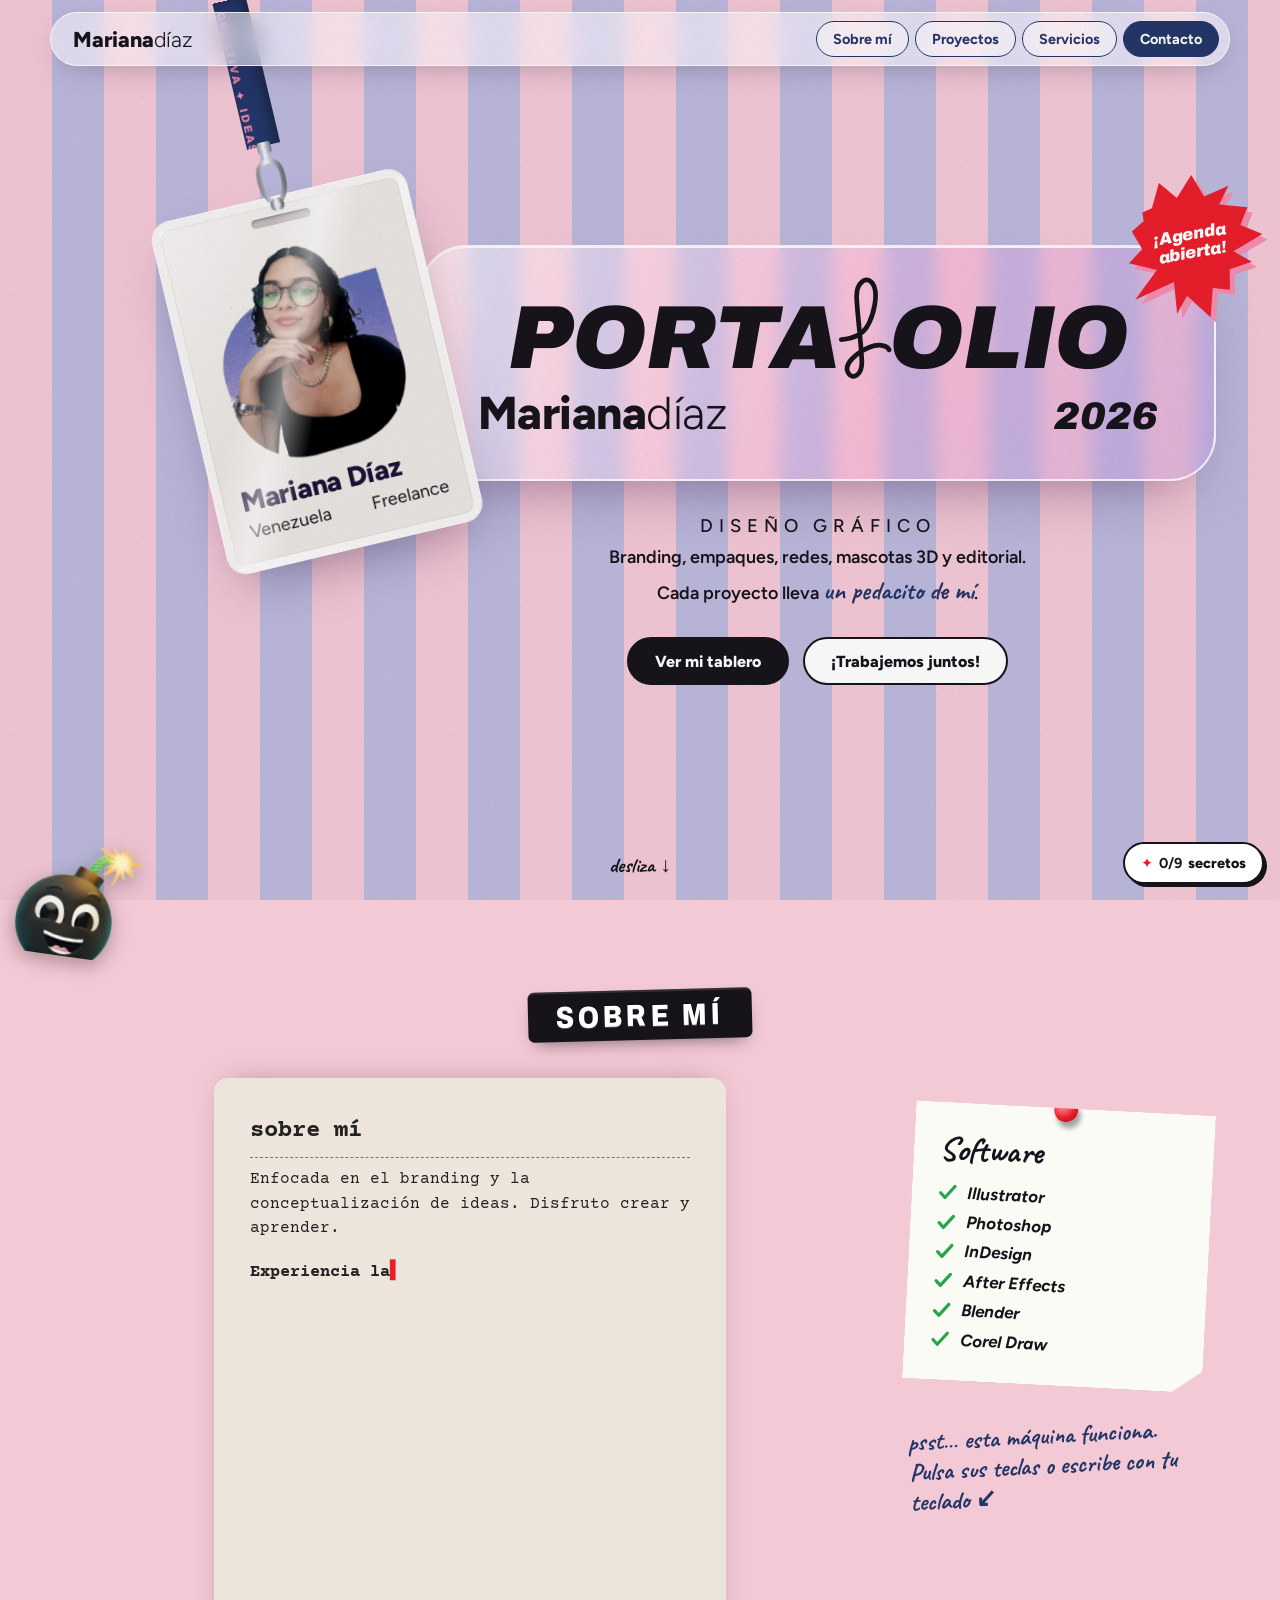
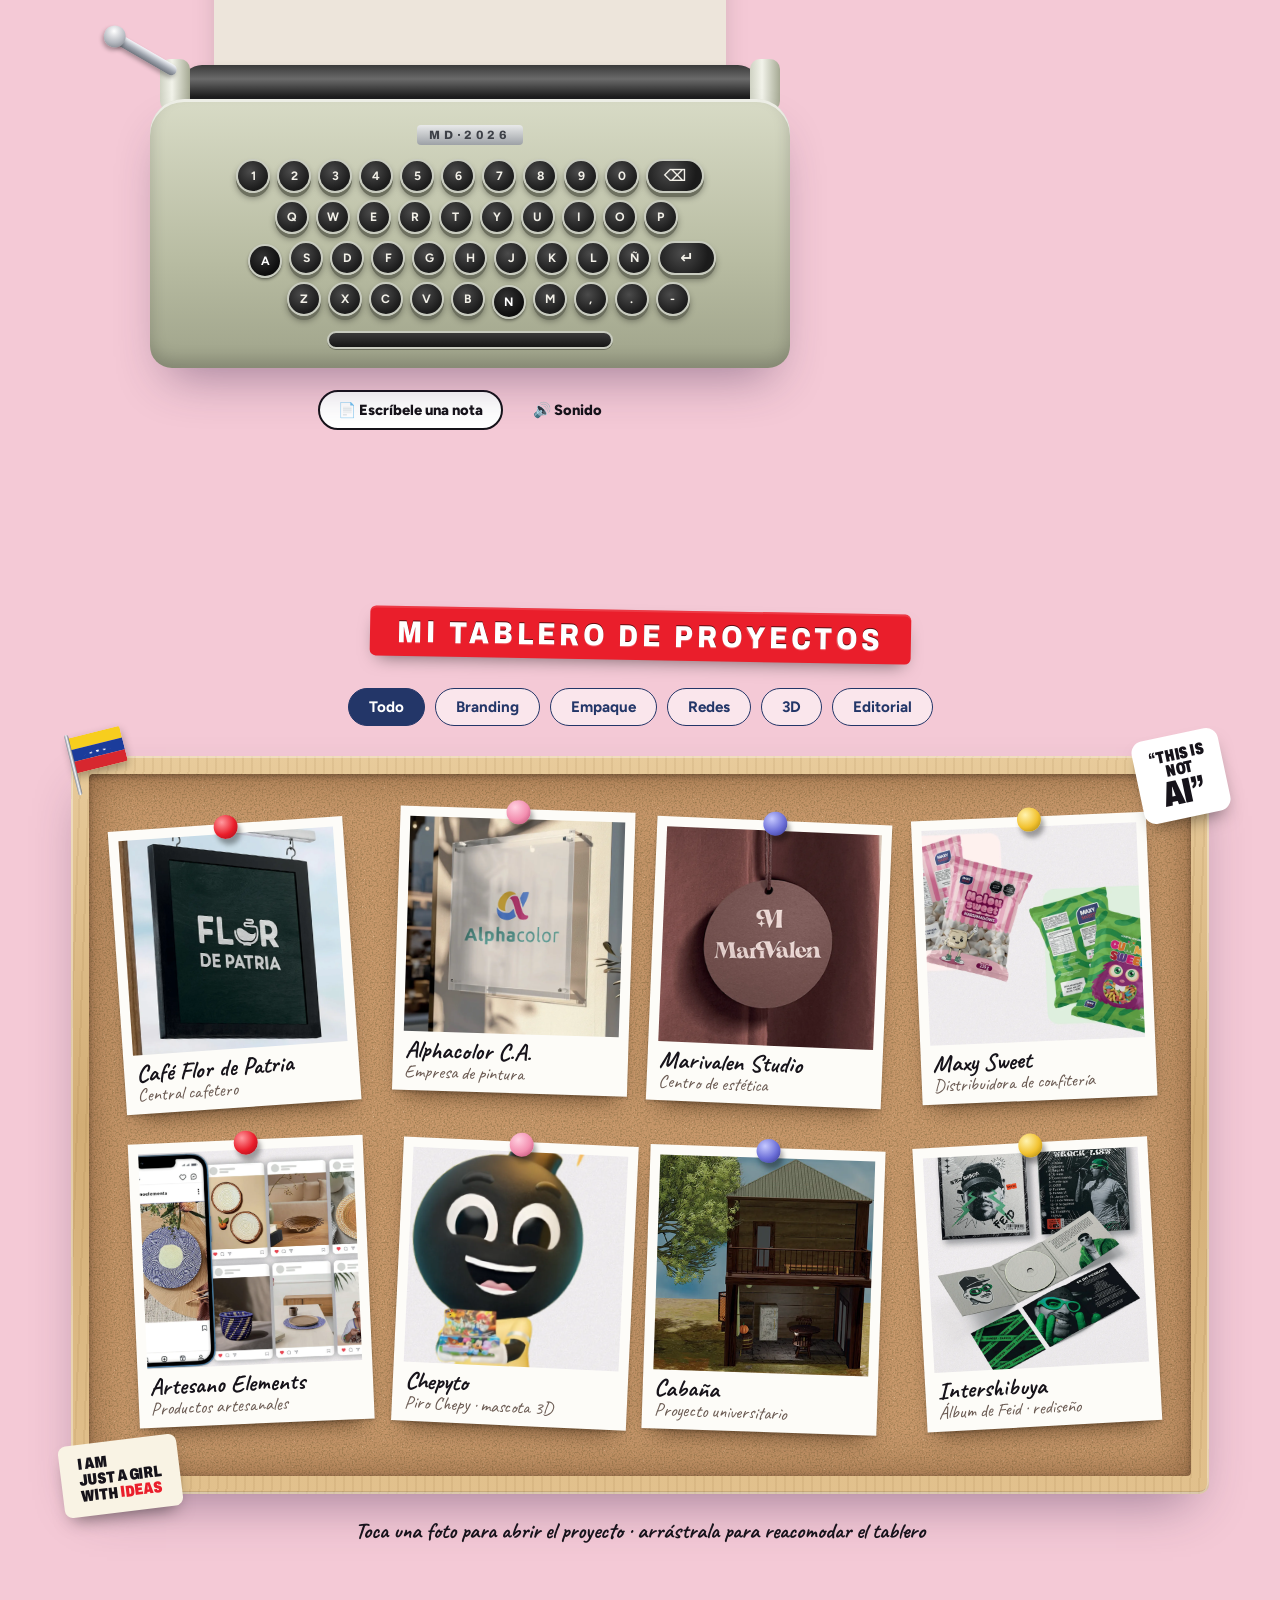
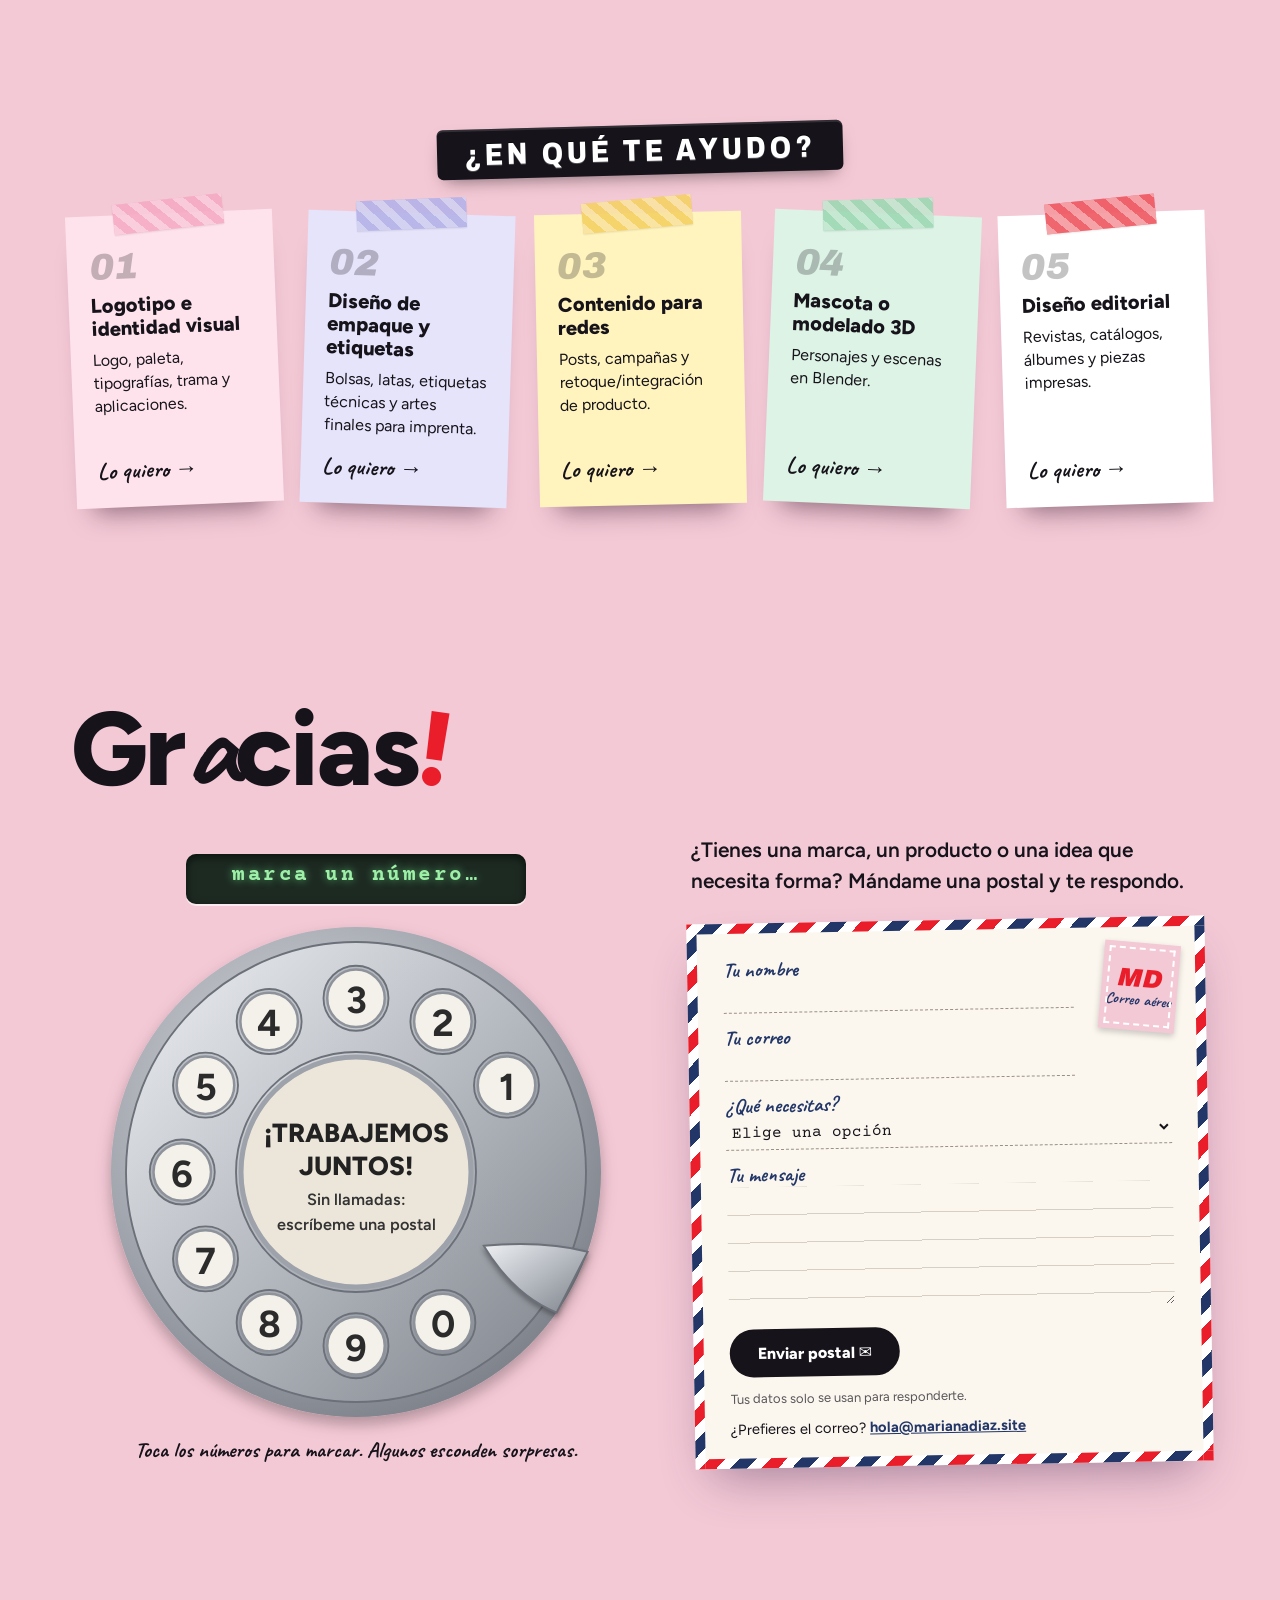
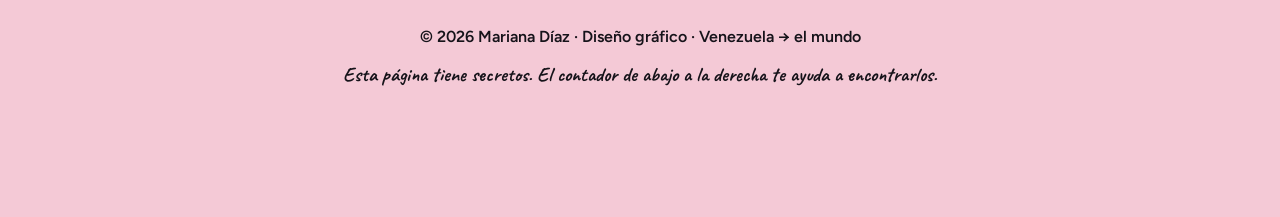
==== commit 87bec641: "Conectar el formulario de contacto a Web3Forms y añadir /contact - Clave de acceso de Web3Forms en a" ====
--- a/index.html
+++ b/index.html
@@ -236,7 +236,7 @@
     <div class="folder-inner" id="folder-inner"></div>
   </dialog>
 
-  <script src="assets/data.js?v=11"></script>
+  <script src="assets/data.js?v=12"></script>
   <script src="assets/kit.js?v=11"></script>
   <script src="app.js?v=11"></script>
 </body>
